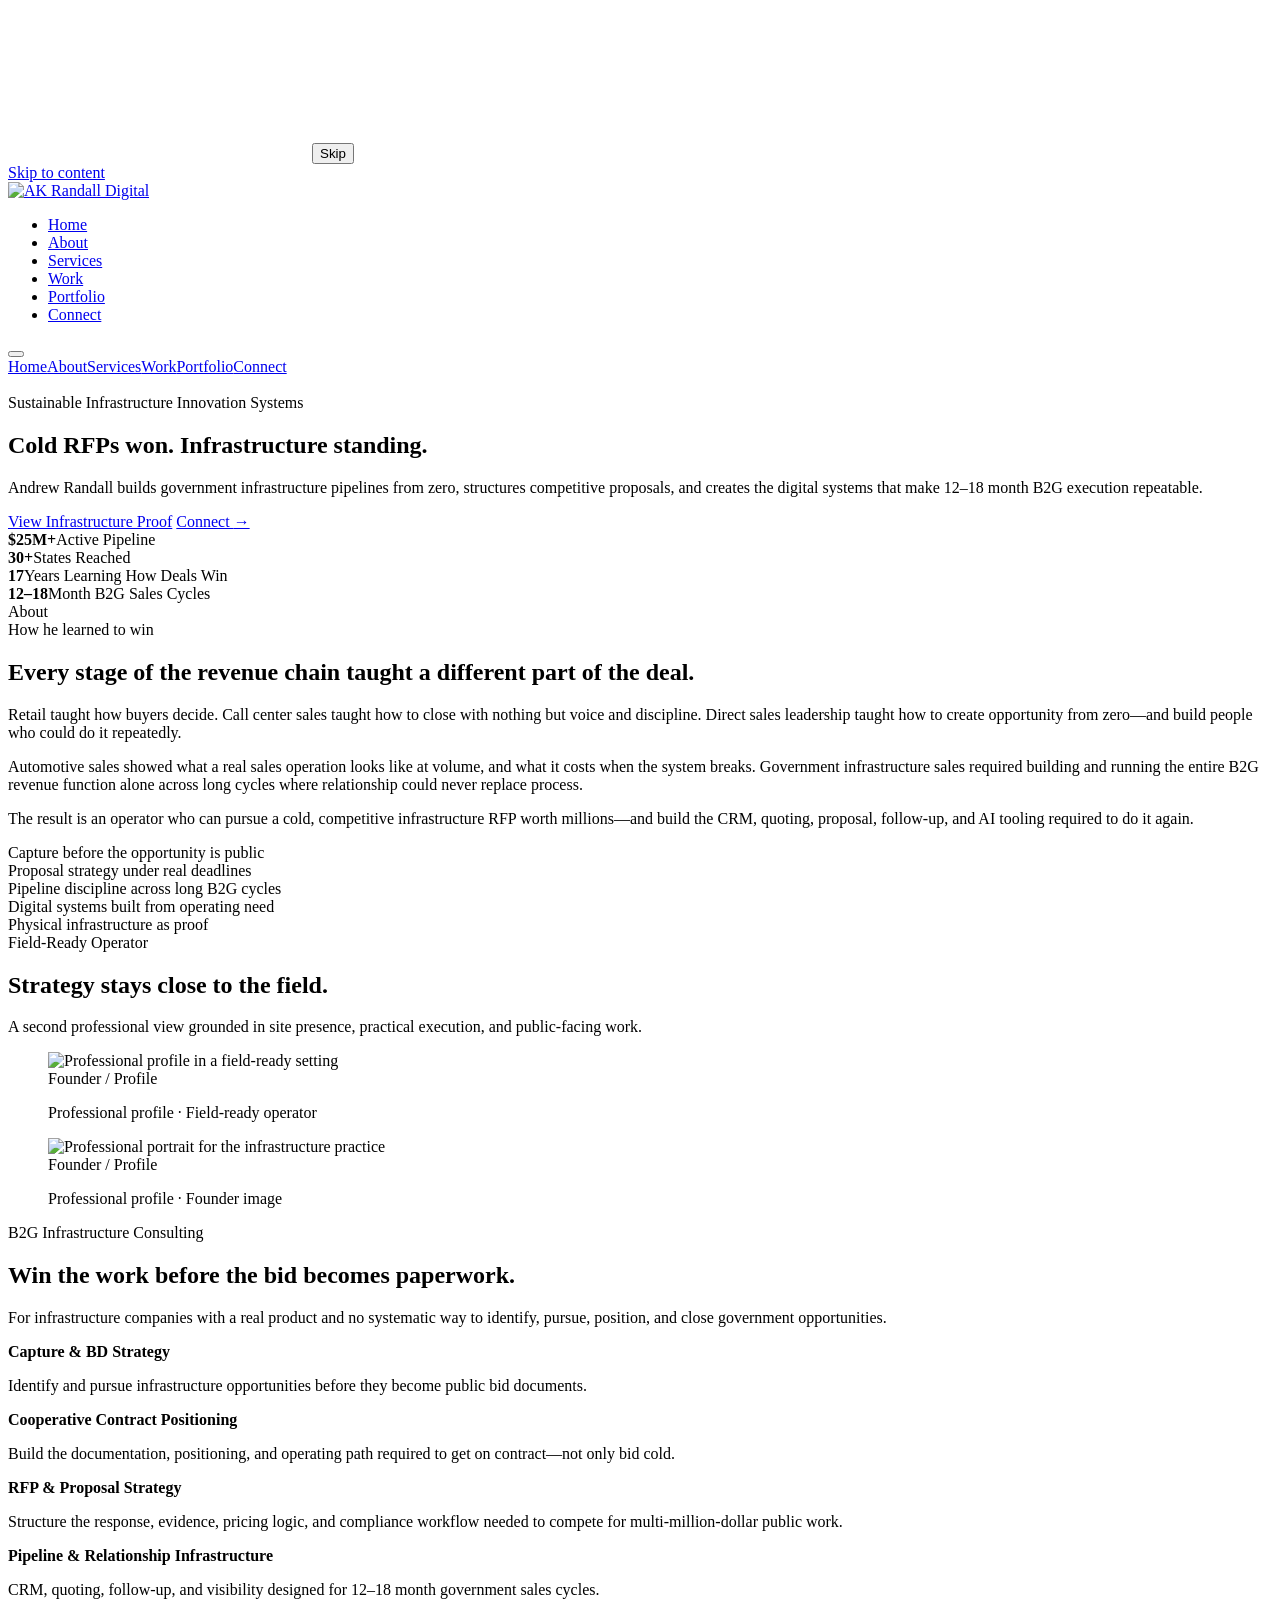
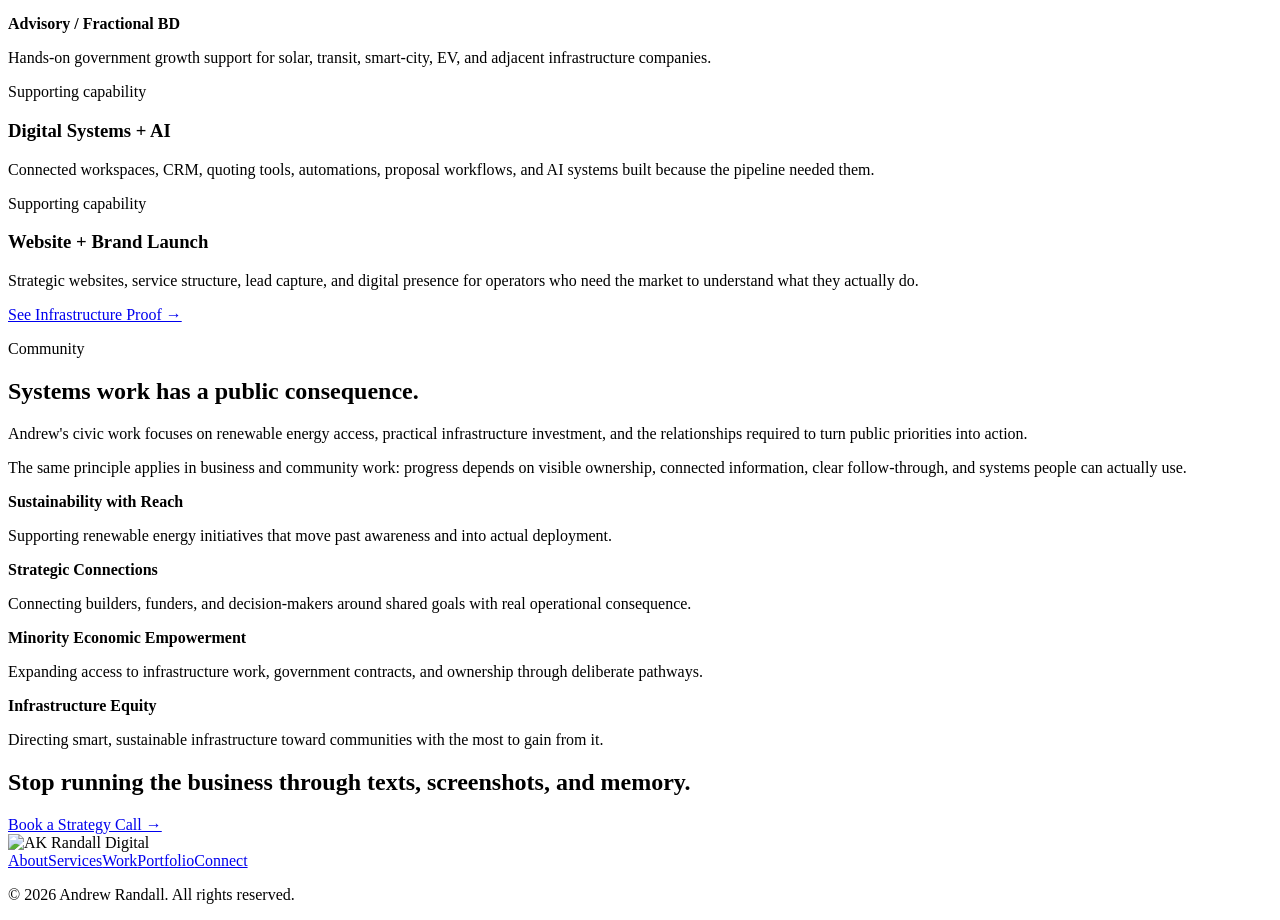
==== index.html @ d50c83d5 "Add files via upload" ====
<!DOCTYPE html>
<html lang="en">
<head>
  <meta charset="UTF-8">
  <meta name="viewport" content="width=device-width, initial-scale=1.0">
  <title>AK Randall Digital | Sustainable Infrastructure Innovation Systems</title>
  <script>
    (() => {
      const key = "akrd_intro_seen";
      const reducedMotion = window.matchMedia("(prefers-reduced-motion: reduce)").matches;
      let introSeen = false;

      try {
        introSeen = localStorage.getItem(key) === "1";
        if (reducedMotion && !introSeen) localStorage.setItem(key, "1");
      } catch (error) {
        console.warn("[intro splash] Storage is unavailable; using the fail-safe first-visit behavior.", error);
      }

      document.documentElement.classList.add(introSeen || reducedMotion ? "skip-intro" : "intro-pending");

      if (!introSeen && !reducedMotion) {
        window.setTimeout(() => {
          document.documentElement.classList.remove("intro-pending");
          document.documentElement.classList.add("skip-intro");
          try {
            localStorage.setItem(key, "1");
          } catch (error) {
            // The page is already released; persistence is optional in this failure path.
          }
        }, 4500);
      }
    })();
  </script>
  <link rel="preconnect" href="https://fonts.googleapis.com">
  <link rel="preconnect" href="https://fonts.gstatic.com" crossorigin>
  <link href="https://fonts.googleapis.com/css2?family=Fraunces:ital,opsz,wght@1,9..144,600&family=IBM+Plex+Mono:wght@400;500;600&family=Inter:wght@400;500;600&family=Syne:wght@600;700;800&display=swap" rel="stylesheet">
  <link rel="icon" type="image/png" href="assets/akrandall_logo_pack_transparent/logo-mark-48.png">
  <link rel="stylesheet" href="assets/css/main.css">
  <script>
    (() => {
      const mobile = window.matchMedia("(max-width: 767px)").matches;
      const reducedMotion = window.matchMedia("(prefers-reduced-motion: reduce)").matches;
      if (mobile || reducedMotion) return;
      const script = document.createElement("script");
      script.src = "https://cdnjs.cloudflare.com/ajax/libs/three.js/0.160.1/three.min.js";
      script.async = true;
      script.onload = () => window.dispatchEvent(new Event("three-ready"));
      script.onerror = () => {
        window.__threeLoadFailed = true;
        console.warn("[hero WebGL] Three.js failed to load; using the static poster fallback.");
      };
      document.head.appendChild(script);
    })();
  </script>
</head>
<body>
  <div id="intro-splash">
    <video autoplay muted playsinline preload="auto" aria-hidden="true"
      data-desktop-webm="assets/akrandall_logo_web_pack/logo-animated-800.webm"
      data-desktop-mp4="assets/akrandall_logo_web_pack/logo-animated-800.mp4"
      data-mobile-webm="assets/akrandall_logo_web_pack/logo-animated-mobile-420.webm"
      data-mobile-mp4="assets/akrandall_logo_web_pack/logo-animated-mobile-420.mp4"></video>
    <button class="intro-skip" type="button">Skip</button>
  </div>
  <noscript><style>#intro-splash { display: none !important; }</style></noscript>
  <a href="#main" class="skip-link">Skip to content</a>
  <nav id="nav" role="navigation" aria-label="Main"><div class="container"><div class="nav-inner"><a href="index.html" class="nav-logo" aria-label="AK Randall Digital home"><img src="assets/akrandall_logo_pack_transparent/logo-header-320x120.png" alt="AK Randall Digital"></a><ul class="nav-links" role="list"><li><a href="index.html" aria-current="page">Home</a></li><li><a href="about.html">About</a></li><li><a href="services.html">Services</a></li><li><a href="work.html">Work</a></li><li><a href="portfolio.html">Portfolio</a></li><li><a href="connect.html">Connect</a></li></ul><button class="nav-hamburger" id="hamburger" aria-label="Open menu" aria-expanded="false"><span></span><span></span><span></span></button></div></div></nav>
  <div class="menu-overlay" id="menuOverlay" aria-hidden="true"><div class="menu-panel"><a href="index.html">Home</a><a href="about.html">About</a><a href="services.html">Services</a><a href="work.html">Work</a><a href="portfolio.html">Portfolio</a><a href="connect.html">Connect</a></div></div>
  <main id="main">
    <section class="hero" id="hero">
      <div class="hero-media hero-webgl" data-hero-webgl data-video-src="assets/media/hero/hero-01-provo-aerial.mp4" data-poster-src="assets/media/hero/hero-still-01-provo-trail.jpg" aria-hidden="true">
        <picture class="hero-fallback-picture">
          <source media="(max-width: 767px)" srcset="assets/media/hero/hero-still-01-provo-trail-sm.jpg">
          <img class="hero-img hero-fallback-image" src="assets/media/hero/hero-still-01-provo-trail.jpg" alt="">
        </picture>
        <div class="hero-canvas-host" data-hero-canvas></div>
      </div>
      <div class="container">
        <div class="hero-content">
          <span class="label hero-load">Sustainable Infrastructure Innovation Systems</span>
          <h1 class="hero-load">Cold RFPs won. Infrastructure standing.</h1>
          <p class="lead hero-load">Andrew Randall builds government infrastructure pipelines from zero, structures competitive proposals, and creates the digital systems that make 12–18 month B2G execution repeatable.</p>
          <div class="hero-cta hero-load">
            <a href="work.html" class="btn-primary">View Infrastructure Proof</a>
            <a href="connect.html" class="btn-text">Connect <span aria-hidden="true">→</span></a>
          </div>
        </div>
      </div>
    </section>

    <section class="proof-bar">
      <div class="container proof-stats">
        <div class="stat" data-reveal><strong>$25M+</strong><span>Active Pipeline</span></div>
        <div class="stat" data-reveal data-delay="70"><strong>30+</strong><span>States Reached</span></div>
        <div class="stat" data-reveal data-delay="140"><strong>17</strong><span>Years Learning How Deals Win</span></div>
        <div class="stat" data-reveal data-delay="210"><strong>12–18</strong><span>Month B2G Sales Cycles</span></div>
      </div>
    </section>

    <section class="page-section">
      <div class="container two-col">
        <div data-reveal>
          <div class="label">About</div>
          <div class="photo-frame" data-slot-label="headshot.jpg · Portrait 3:4">
            <img src="assets/media/Berlin Profile header .jpg" alt="Andrew Randall" loading="lazy" decoding="async" width="300" height="400" onerror="this.parentElement.classList.add('photo-frame--empty'); this.remove()">
          </div>
        </div>
        <div class="about-copy">
          <div class="section-head" data-reveal>
            <span class="label">How he learned to win</span>
            <h2>Every stage of the revenue chain taught a different part of the deal.</h2>
          </div>
          <p data-reveal>Retail taught how buyers decide. Call center sales taught how to close with nothing but voice and discipline. Direct sales leadership taught how to create opportunity from zero—and build people who could do it repeatedly.</p>
          <p data-reveal>Automotive sales showed what a real sales operation looks like at volume, and what it costs when the system breaks. Government infrastructure sales required building and running the entire B2G revenue function alone across long cycles where relationship could never replace process.</p>
          <p data-reveal>The result is an operator who can pursue a cold, competitive infrastructure RFP worth millions—and build the CRM, quoting, proposal, follow-up, and AI tooling required to do it again.</p>
          <div class="values-column" data-reveal>
            <div>Capture before the opportunity is public</div>
            <div>Proposal strategy under real deadlines</div>
            <div>Pipeline discipline across long B2G cycles</div>
            <div>Digital systems built from operating need</div>
            <div>Physical infrastructure as proof</div>
          </div>
        </div>
      </div>
    </section>

    <section class="page-section founder-media-section">
      <div class="container">
        <div class="section-head" data-reveal>
          <span class="label">Field-Ready Operator</span>
          <h2>Strategy stays close to the field.</h2>
          <p>A second professional view grounded in site presence, practical execution, and public-facing work.</p>
        </div>
        <div class="founder-media-strip">
          <figure class="media-card media-card--image" data-reveal>
            <div class="media-card-frame"><img src="assets/media/Berlin Profile header .jpg" alt="Professional profile in a field-ready setting" loading="lazy" decoding="async"></div>
            <figcaption><span class="media-status">Founder / Profile</span><p>Professional profile · Field-ready operator</p></figcaption>
          </figure>
          <figure class="media-card media-card--image" data-reveal data-delay="100">
            <div class="media-card-frame"><img src="assets/media/converted/berlin-profile-header.jpg" alt="Professional portrait for the infrastructure practice" loading="lazy" decoding="async"></div>
            <figcaption><span class="media-status">Founder / Profile</span><p>Professional profile · Founder image</p></figcaption>
          </figure>
        </div>
      </div>
    </section>

    <section class="page-section">
      <div class="container">
        <div class="section-head" data-reveal>
          <span class="label">B2G Infrastructure Consulting</span>
          <h2>Win the work before the bid becomes paperwork.</h2>
          <p>For infrastructure companies with a real product and no systematic way to identify, pursue, position, and close government opportunities.</p>
        </div>
        <div class="discipline-list infrastructure-services">
          <article class="discipline-item discipline-item--lead" data-reveal><strong>Capture &amp; BD Strategy</strong><p>Identify and pursue infrastructure opportunities before they become public bid documents.</p></article>
          <article class="discipline-item" data-reveal data-delay="60"><strong>Cooperative Contract Positioning</strong><p>Build the documentation, positioning, and operating path required to get on contract—not only bid cold.</p></article>
          <article class="discipline-item" data-reveal data-delay="120"><strong>RFP &amp; Proposal Strategy</strong><p>Structure the response, evidence, pricing logic, and compliance workflow needed to compete for multi-million-dollar public work.</p></article>
          <article class="discipline-item" data-reveal data-delay="180"><strong>Pipeline &amp; Relationship Infrastructure</strong><p>CRM, quoting, follow-up, and visibility designed for 12–18 month government sales cycles.</p></article>
          <article class="discipline-item" data-reveal data-delay="240"><strong>Advisory / Fractional BD</strong><p>Hands-on government growth support for solar, transit, smart-city, EV, and adjacent infrastructure companies.</p></article>
        </div>
        <div class="supporting-capabilities" data-reveal>
          <article><span class="label">Supporting capability</span><h3>Digital Systems + AI</h3><p>Connected workspaces, CRM, quoting tools, automations, proposal workflows, and AI systems built because the pipeline needed them.</p></article>
          <article><span class="label">Supporting capability</span><h3>Website + Brand Launch</h3><p>Strategic websites, service structure, lead capture, and digital presence for operators who need the market to understand what they actually do.</p></article>
        </div>
        <p data-reveal class="cta-inline"><a href="work.html" class="btn-outline">See Infrastructure Proof &rarr;</a></p>
      </div>
    </section>

    <section class="page-section">
      <div class="container">
        <div class="section-head" data-reveal>
          <span class="label">Community</span>
          <h2>Systems work has a public consequence.</h2>
        </div>
        <div class="section-stack">
          <p data-reveal>Andrew's civic work focuses on renewable energy access, practical infrastructure investment, and the relationships required to turn public priorities into action.</p>
          <p data-reveal>The same principle applies in business and community work: progress depends on visible ownership, connected information, clear follow-through, and systems people can actually use.</p>
        </div>
        <div class="focus-grid">
          <div data-reveal><strong>Sustainability with Reach</strong><p>Supporting renewable energy initiatives that move past awareness and into actual deployment.</p></div>
          <div data-reveal data-delay="80"><strong>Strategic Connections</strong><p>Connecting builders, funders, and decision-makers around shared goals with real operational consequence.</p></div>
          <div data-reveal data-delay="160"><strong>Minority Economic Empowerment</strong><p>Expanding access to infrastructure work, government contracts, and ownership through deliberate pathways.</p></div>
          <div data-reveal data-delay="240"><strong>Infrastructure Equity</strong><p>Directing smart, sustainable infrastructure toward communities with the most to gain from it.</p></div>
        </div>
      </div>
    </section>

    <section class="closing-cta">
      <div class="container">
        <h2>Stop running the business through texts, screenshots, and memory.</h2>
        <a href="connect.html" class="btn-light">Book a Strategy Call &rarr;</a>
      </div>
    </section>
  </main>
  <footer><div class="container"><div class="footer-inner"><div class="footer-logo"><img src="assets/akrandall_logo_pack_transparent/logo-hero-800.png" alt="AK Randall Digital"></div><nav class="footer-nav" aria-label="Footer navigation"><a href="about.html">About</a><a href="services.html">Services</a><a href="work.html">Work</a><a href="portfolio.html">Portfolio</a><a href="connect.html">Connect</a></nav><p class="footer-copy">&copy; 2026 Andrew Randall. All rights reserved.</p></div></div></footer>
  <script src="assets/js/main.js" defer></script>
</body>
</html>
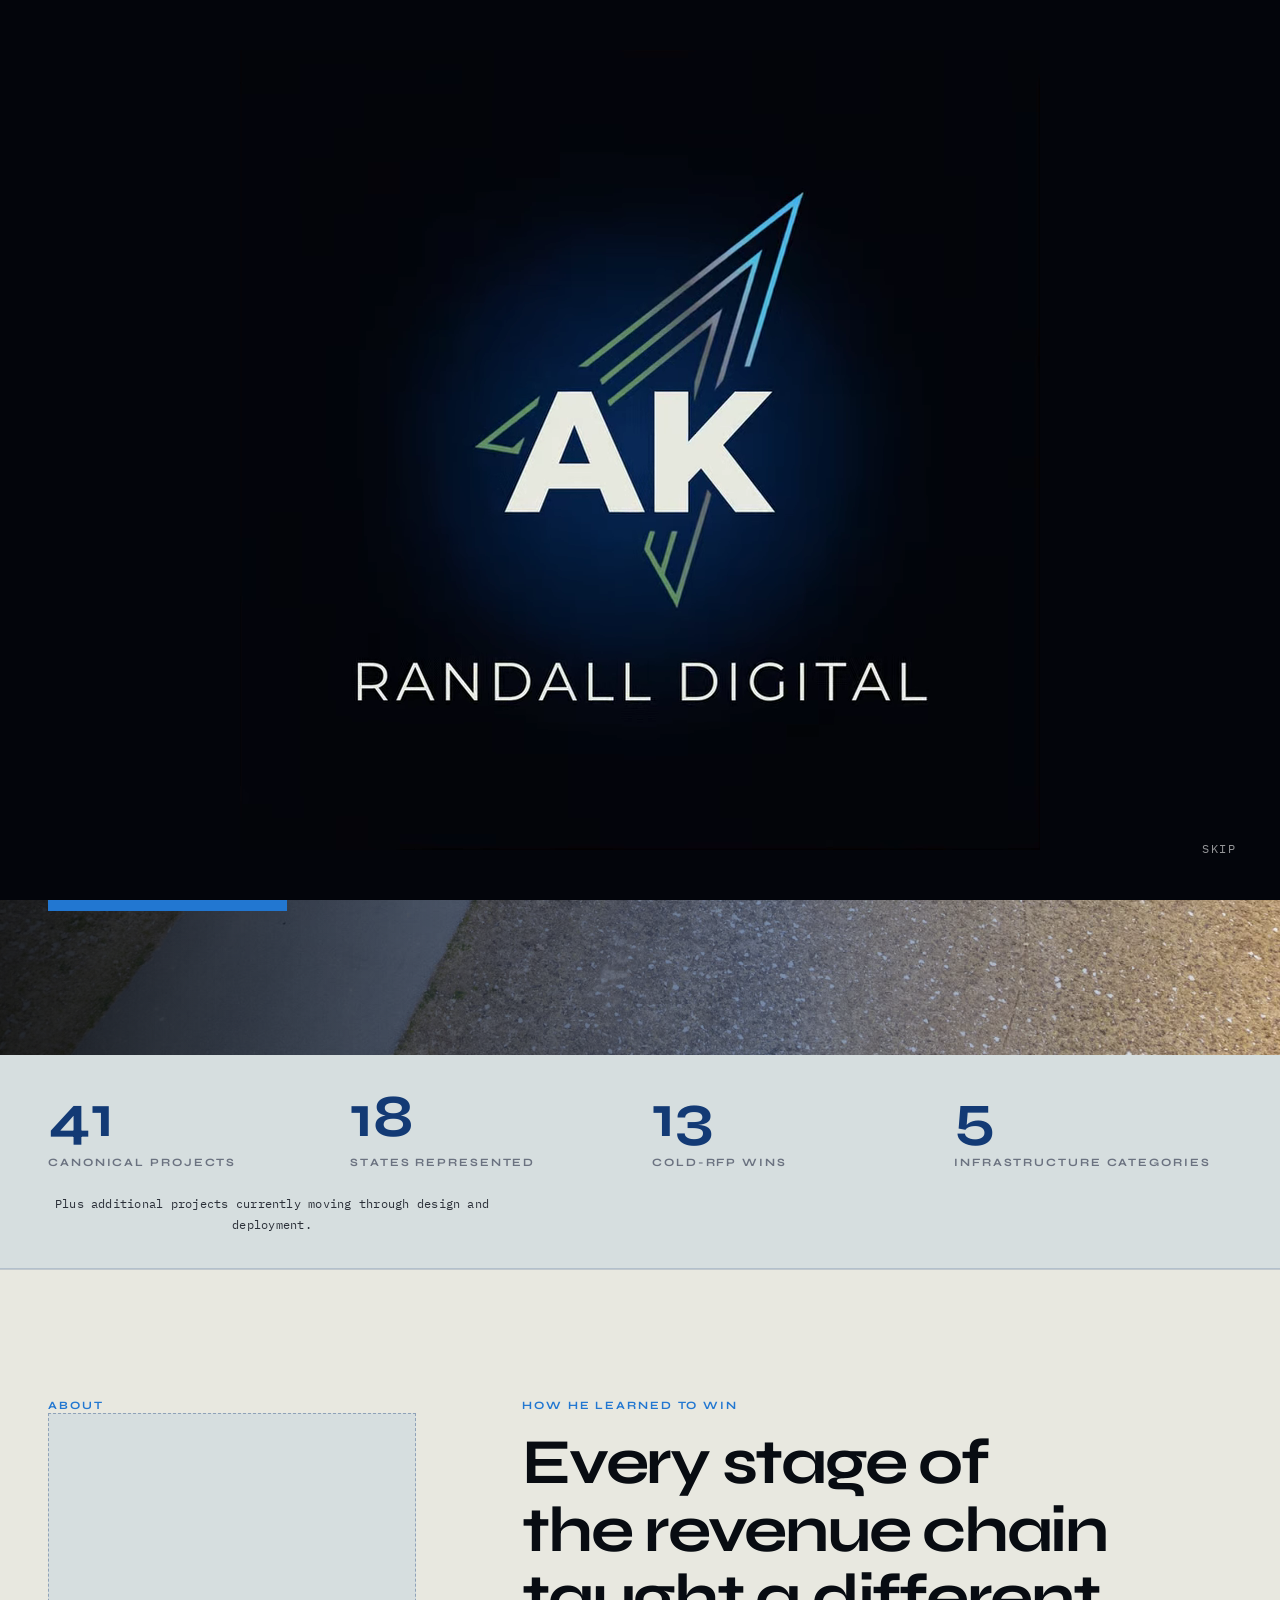
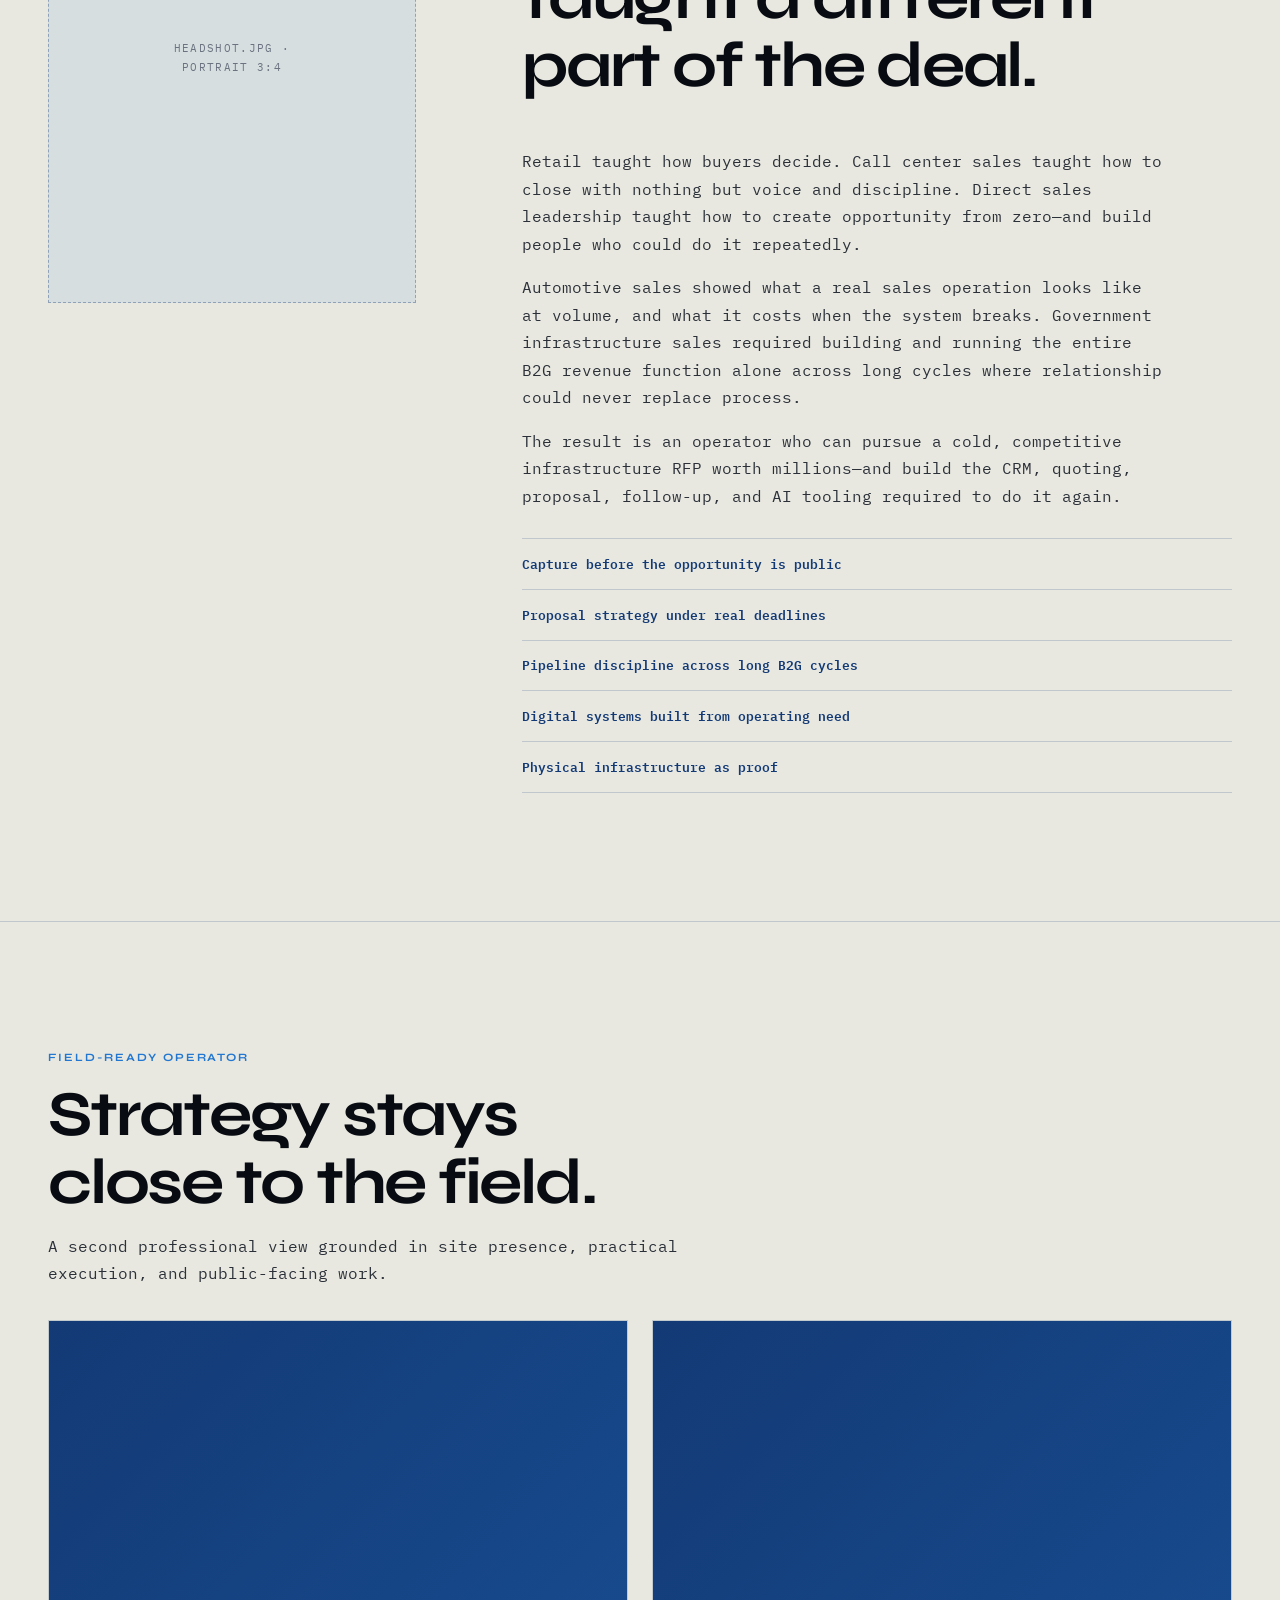
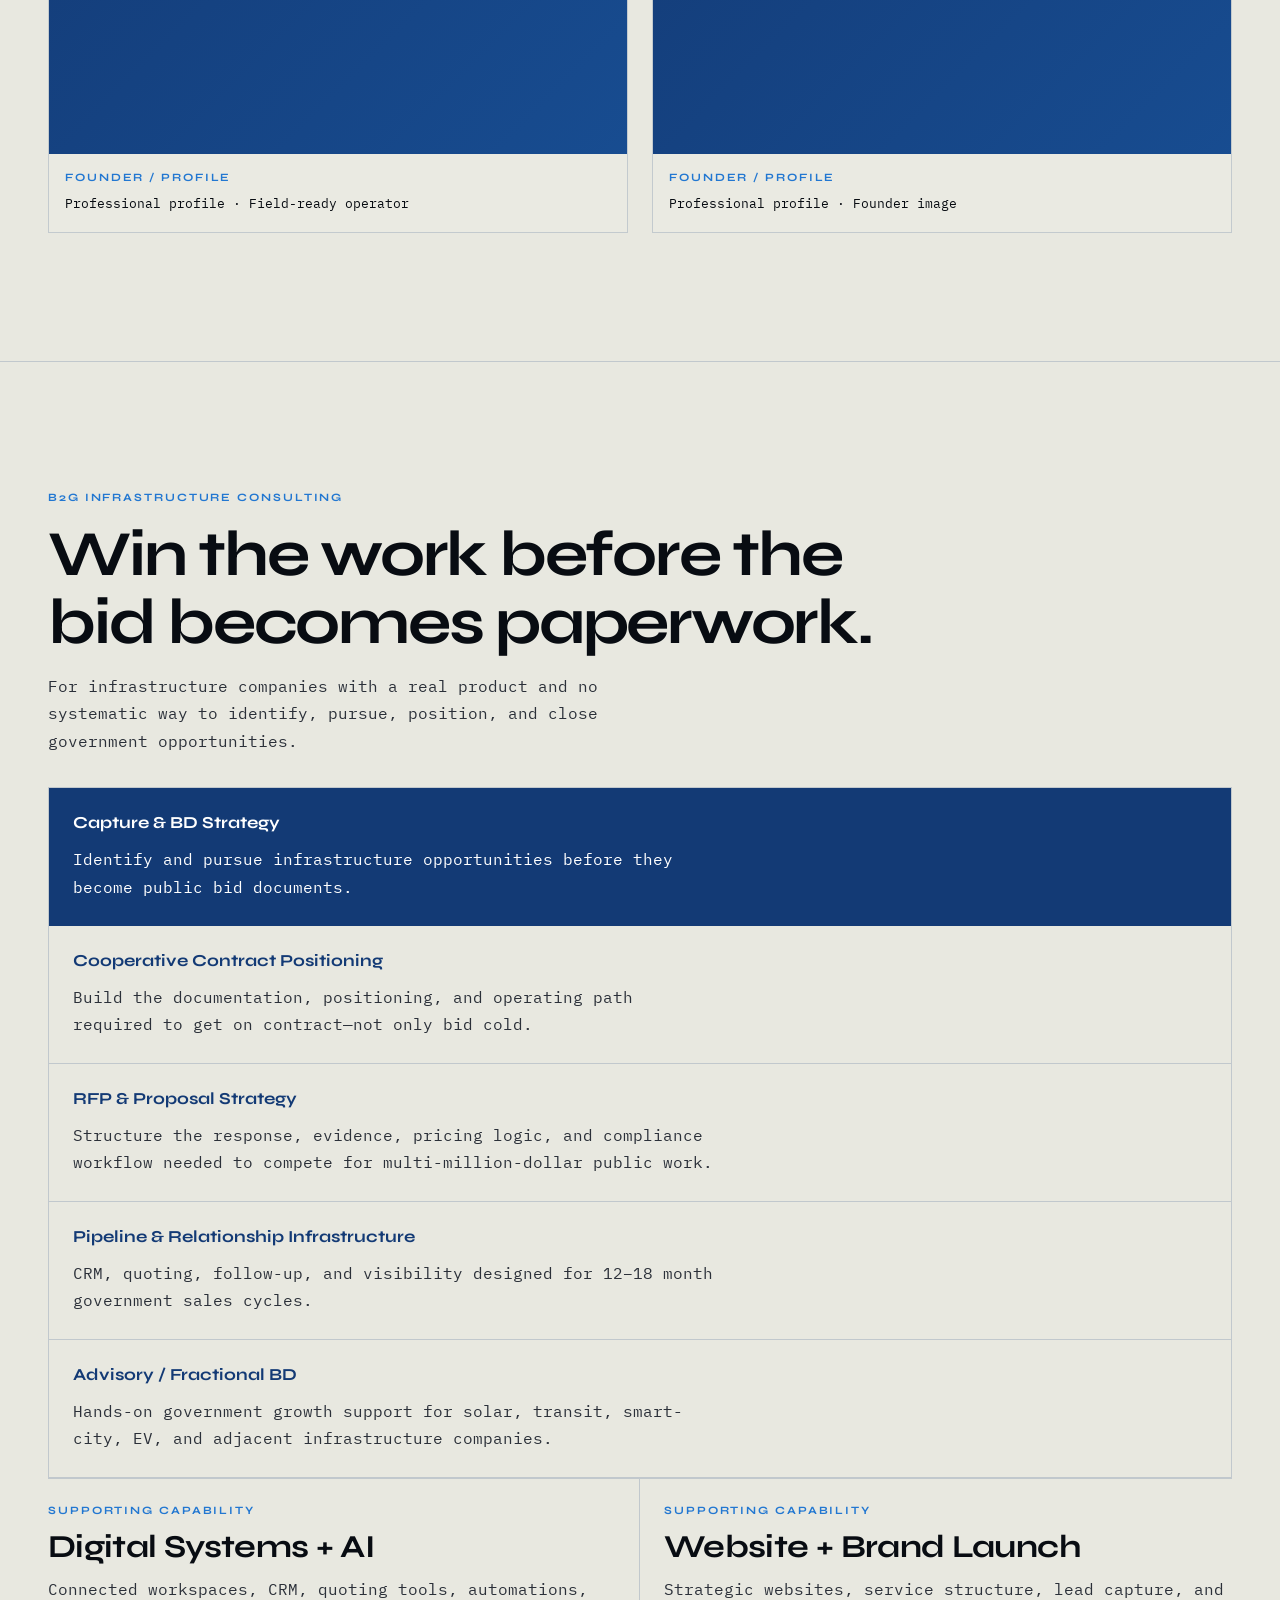
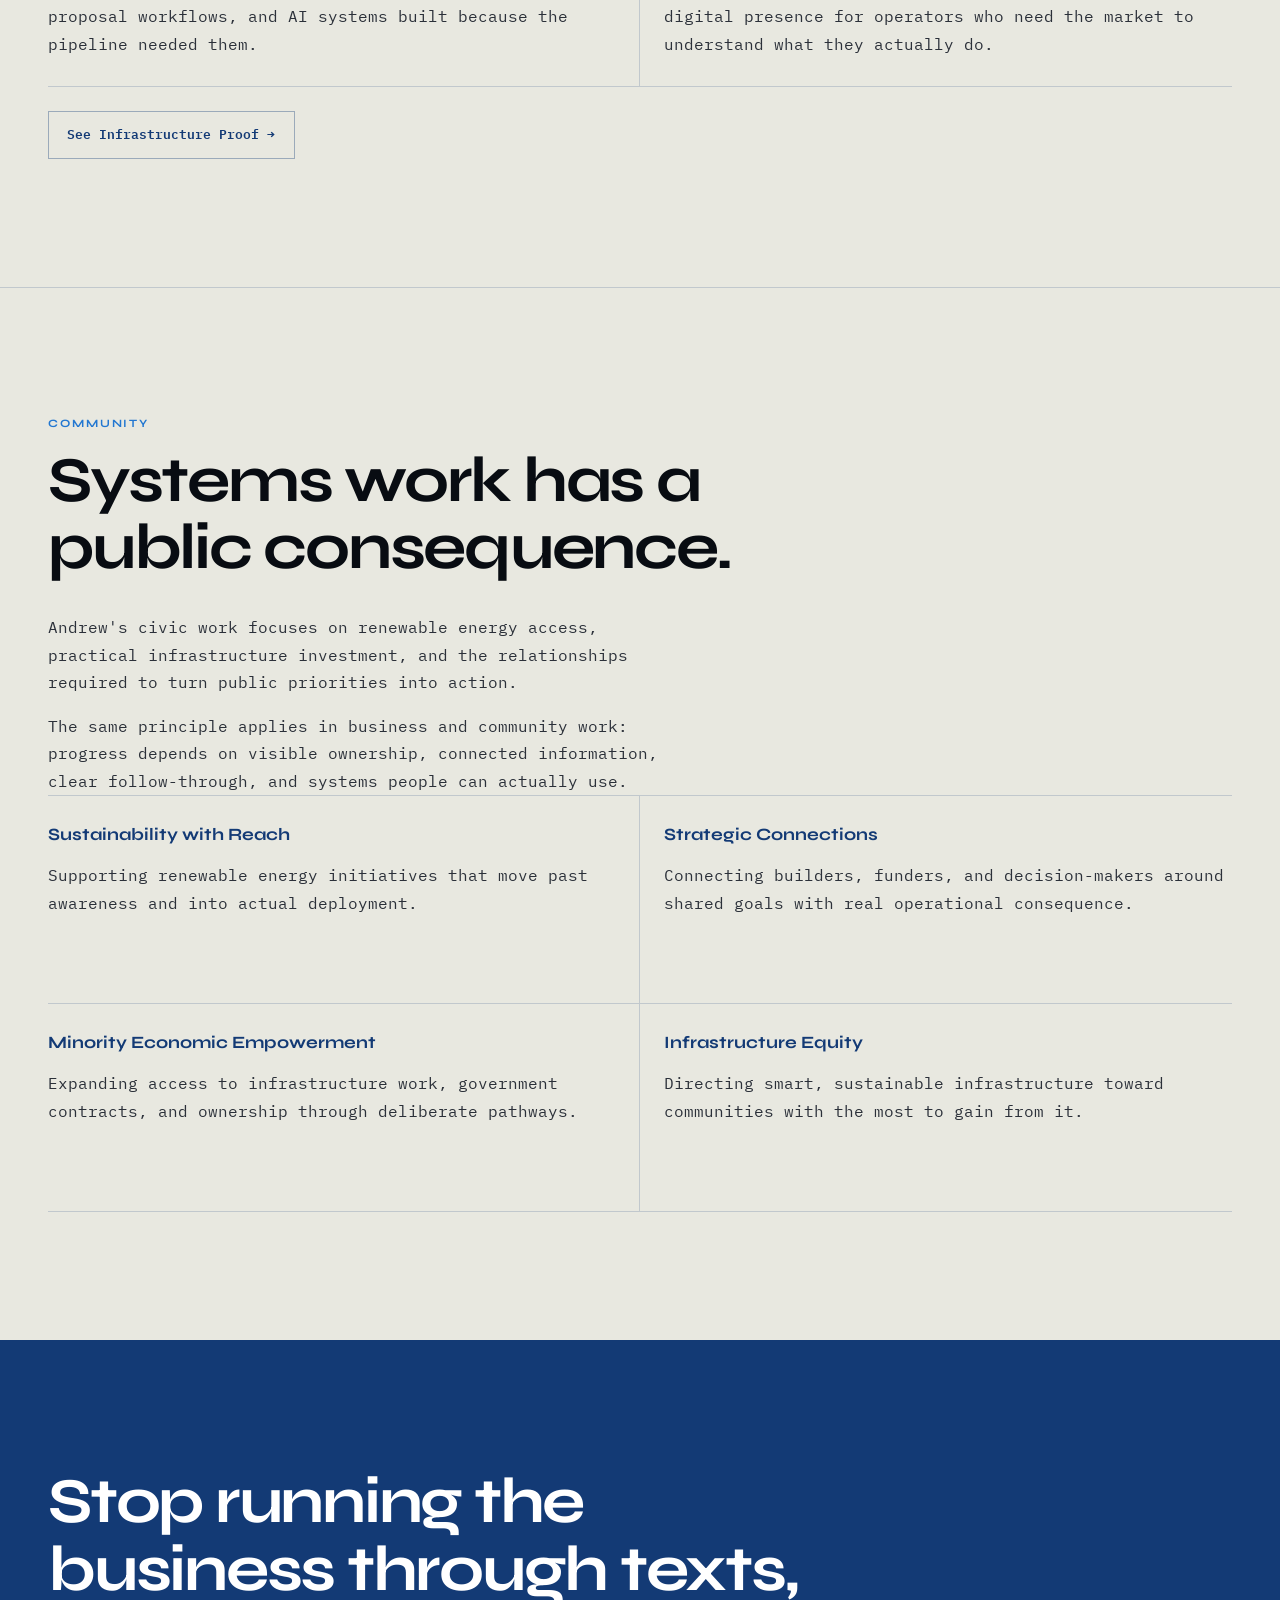
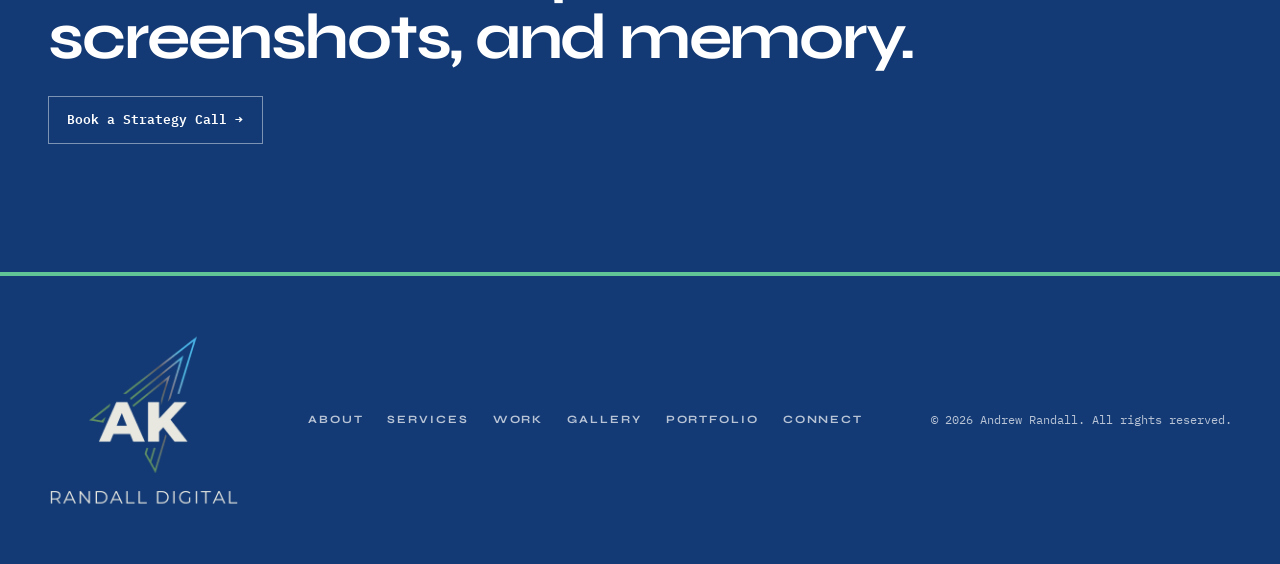
==== commit b2c277ae: "safe full commit" ====
--- a/index.html
+++ b/index.html
@@ -65,8 +65,8 @@
   </div>
   <noscript><style>#intro-splash { display: none !important; }</style></noscript>
   <a href="#main" class="skip-link">Skip to content</a>
-  <nav id="nav" role="navigation" aria-label="Main"><div class="container"><div class="nav-inner"><a href="index.html" class="nav-logo" aria-label="AK Randall Digital home"><img src="assets/akrandall_logo_pack_transparent/logo-header-320x120.png" alt="AK Randall Digital"></a><ul class="nav-links" role="list"><li><a href="index.html" aria-current="page">Home</a></li><li><a href="about.html">About</a></li><li><a href="services.html">Services</a></li><li><a href="work.html">Work</a></li><li><a href="portfolio.html">Portfolio</a></li><li><a href="connect.html">Connect</a></li></ul><button class="nav-hamburger" id="hamburger" aria-label="Open menu" aria-expanded="false"><span></span><span></span><span></span></button></div></div></nav>
-  <div class="menu-overlay" id="menuOverlay" aria-hidden="true"><div class="menu-panel"><a href="index.html">Home</a><a href="about.html">About</a><a href="services.html">Services</a><a href="work.html">Work</a><a href="portfolio.html">Portfolio</a><a href="connect.html">Connect</a></div></div>
+  <nav id="nav" role="navigation" aria-label="Main"><div class="container"><div class="nav-inner"><a href="index.html" class="nav-logo" aria-label="AK Randall Digital home"><img src="assets/akrandall_logo_pack_transparent/logo-header-320x120.png" alt="AK Randall Digital"></a><ul class="nav-links" role="list"><li><a href="index.html" aria-current="page">Home</a></li><li><a href="about.html">About</a></li><li><a href="services.html">Services</a></li><li><a href="work.html">Work</a></li><li><a href="gallery.html">Gallery</a></li><li><a href="portfolio.html">Portfolio</a></li><li><a href="connect.html">Connect</a></li></ul><button class="nav-hamburger" id="hamburger" aria-label="Open menu" aria-expanded="false"><span></span><span></span><span></span></button></div></div></nav>
+  <div class="menu-overlay" id="menuOverlay" aria-hidden="true"><div class="menu-panel"><a href="index.html">Home</a><a href="about.html">About</a><a href="services.html">Services</a><a href="work.html">Work</a><a href="gallery.html">Gallery</a><a href="portfolio.html">Portfolio</a><a href="connect.html">Connect</a></div></div>
   <main id="main">
     <section class="hero" id="hero">
       <div class="hero-media hero-webgl" data-hero-webgl data-video-src="assets/media/hero/hero-01-provo-aerial.mp4" data-poster-src="assets/media/hero/hero-still-01-provo-trail.jpg" aria-hidden="true">
@@ -91,10 +91,11 @@
 
     <section class="proof-bar">
       <div class="container proof-stats">
-        <div class="stat" data-reveal><strong>$25M+</strong><span>Active Pipeline</span></div>
-        <div class="stat" data-reveal data-delay="70"><strong>30+</strong><span>States Reached</span></div>
-        <div class="stat" data-reveal data-delay="140"><strong>17</strong><span>Years Learning How Deals Win</span></div>
-        <div class="stat" data-reveal data-delay="210"><strong>12–18</strong><span>Month B2G Sales Cycles</span></div>
+        <div class="stat" data-reveal><strong>41</strong><span>Canonical Projects</span></div>
+        <div class="stat" data-reveal data-delay="70"><strong>18</strong><span>States Represented</span></div>
+        <div class="stat" data-reveal data-delay="140"><strong>13</strong><span>Cold-RFP Wins</span></div>
+        <div class="stat" data-reveal data-delay="210"><strong>5</strong><span>Infrastructure Categories</span></div>
+        <p class="proof-scope-note">Plus additional projects currently moving through design and deployment.</p>
       </div>
     </section>
 
@@ -193,7 +194,7 @@
       </div>
     </section>
   </main>
-  <footer><div class="container"><div class="footer-inner"><div class="footer-logo"><img src="assets/akrandall_logo_pack_transparent/logo-hero-800.png" alt="AK Randall Digital"></div><nav class="footer-nav" aria-label="Footer navigation"><a href="about.html">About</a><a href="services.html">Services</a><a href="work.html">Work</a><a href="portfolio.html">Portfolio</a><a href="connect.html">Connect</a></nav><p class="footer-copy">&copy; 2026 Andrew Randall. All rights reserved.</p></div></div></footer>
+  <footer><div class="container"><div class="footer-inner"><div class="footer-logo"><img src="assets/akrandall_logo_pack_transparent/logo-hero-800.png" alt="AK Randall Digital"></div><nav class="footer-nav" aria-label="Footer navigation"><a href="about.html">About</a><a href="services.html">Services</a><a href="work.html">Work</a><a href="gallery.html">Gallery</a><a href="portfolio.html">Portfolio</a><a href="connect.html">Connect</a></nav><p class="footer-copy">&copy; 2026 Andrew Randall. All rights reserved.</p></div></div></footer>
   <script src="assets/js/main.js" defer></script>
 </body>
 </html>
--- a/assets/css/main.css
+++ b/assets/css/main.css
@@ -0,0 +1,2037 @@
+:root {
+  --bg-warm-white: #e8e8e0;
+  --navy: #133a75;
+  --cyan: #2277d1;
+  --sage: #5fc597;
+  --ink: #080c12;
+  --mid-gray: #6b7280;
+  --font-display: "Syne", sans-serif;
+  --font-body: "IBM Plex Mono", monospace;
+  --font-editorial: "Fraunces", serif;
+  --space-1: 0.25rem;
+  --space-2: 0.5rem;
+  --space-3: 0.75rem;
+  --space-4: 1rem;
+  --space-5: 1.5rem;
+  --space-6: 2rem;
+  --space-7: 3rem;
+  --space-8: 4rem;
+  --space-9: 6rem;
+  --space-10: 8rem;
+  --container-max: 75rem;
+  --nav-height: 4.75rem;
+  --line: color-mix(in srgb, var(--navy) 18%, transparent);
+  --line-strong: color-mix(in srgb, var(--navy) 36%, transparent);
+  --surface: color-mix(in srgb, var(--bg-warm-white) 92%, white);
+  --surface-blue: color-mix(in srgb, var(--bg-warm-white) 91%, var(--cyan));
+  --soft-text: color-mix(in srgb, var(--ink) 65%, var(--mid-gray));
+  --shadow: 0 1.5rem 4rem color-mix(in srgb, var(--navy) 10%, transparent);
+}
+
+*,
+*::before,
+*::after {
+  box-sizing: border-box;
+}
+
+html {
+  scroll-behavior: smooth;
+  text-size-adjust: 100%;
+}
+
+body {
+  min-width: 20rem;
+  margin: 0;
+  overflow-x: hidden;
+  background: var(--bg-warm-white);
+  color: var(--ink);
+  font: 400 1rem/1.72 var(--font-body);
+  text-rendering: optimizeLegibility;
+}
+
+body.menu-open {
+  overflow: hidden;
+}
+
+#intro-splash {
+  position: fixed;
+  inset: 0;
+  z-index: 10000;
+  display: none;
+  min-width: 20rem;
+  min-height: 100svh;
+  place-items: center;
+  overflow: hidden;
+  background: #03050b;
+  opacity: 1;
+  transition: opacity 400ms ease;
+}
+
+html.intro-pending #intro-splash {
+  display: grid;
+}
+
+html.skip-intro #intro-splash,
+#intro-splash[hidden] {
+  display: none;
+}
+
+#intro-splash.is-hiding {
+  opacity: 0;
+  pointer-events: none;
+}
+
+#intro-splash video {
+  width: min(100vmin, 50rem);
+  height: min(100vmin, 50rem);
+  object-fit: contain;
+  background: #03050b;
+}
+
+.intro-skip {
+  position: absolute;
+  right: clamp(1rem, 3vw, 2rem);
+  bottom: clamp(1rem, 3vw, 2rem);
+  padding: 0.55rem 0.75rem;
+  border: 0;
+  background: transparent;
+  color: rgb(255 255 255 / 58%);
+  font-size: 0.75rem;
+  letter-spacing: 0.12em;
+  text-transform: uppercase;
+  transition: color 160ms ease;
+}
+
+.intro-skip:hover,
+.intro-skip:focus-visible {
+  color: white;
+}
+
+main,
+footer {
+  position: relative;
+  z-index: 1;
+}
+
+img,
+video {
+  display: block;
+  max-width: 100%;
+}
+
+figure,
+blockquote,
+h1,
+h2,
+h3,
+h4,
+h5,
+h6,
+p,
+ul {
+  margin-top: 0;
+}
+
+a {
+  color: inherit;
+  text-decoration: none;
+}
+
+button,
+input,
+select,
+textarea {
+  color: inherit;
+  font: inherit;
+}
+
+button {
+  cursor: pointer;
+}
+
+::selection {
+  background: var(--sage);
+  color: var(--ink);
+}
+
+a:focus-visible,
+button:focus-visible,
+input:focus-visible,
+select:focus-visible,
+textarea:focus-visible,
+[tabindex]:focus-visible {
+  outline: 0.1875rem solid var(--cyan);
+  outline-offset: 0.25rem;
+}
+
+.skip-link {
+  position: fixed;
+  top: 0.75rem;
+  left: 0.75rem;
+  z-index: 1000;
+  padding: 0.7rem 1rem;
+  transform: translateY(-180%);
+  background: var(--cyan);
+  color: white;
+  font-weight: 600;
+  transition: transform 160ms ease;
+}
+
+.skip-link:focus {
+  transform: translateY(0);
+}
+
+.container {
+  width: min(calc(100% - 2rem), var(--container-max));
+  margin-inline: auto;
+}
+
+h1,
+h2,
+h3,
+h4,
+h5,
+h6 {
+  margin-bottom: 0;
+  color: var(--ink);
+  font-family: var(--font-display);
+  font-weight: 700;
+  line-height: 1.06;
+  text-wrap: balance;
+}
+
+h1 {
+  max-width: 16ch;
+  font-size: clamp(2.8rem, 8vw, 6.7rem);
+  font-weight: 800;
+  letter-spacing: -0.055em;
+}
+
+h2 {
+  max-width: 20ch;
+  font-size: clamp(2rem, 5vw, 4rem);
+  letter-spacing: -0.035em;
+}
+
+h3 {
+  font-size: clamp(1.3rem, 2.5vw, 2rem);
+  letter-spacing: -0.02em;
+}
+
+h4 { font-size: 1.2rem; }
+h5 { font-size: 1rem; }
+h6 { font-size: 0.875rem; }
+
+p {
+  max-width: 64ch;
+  margin-bottom: 0;
+  color: var(--soft-text);
+}
+
+.lead,
+blockquote {
+  max-width: 59ch;
+  color: color-mix(in srgb, var(--ink) 76%, var(--mid-gray));
+  font: italic 600 clamp(1.1rem, 2.1vw, 1.5rem)/1.55 var(--font-editorial);
+}
+
+.label,
+.label-light,
+.media-status,
+.f-label,
+.nav-links a,
+.footer-nav a,
+.stat span {
+  font-family: var(--font-display);
+  font-size: 0.7rem;
+  font-weight: 700;
+  letter-spacing: 0.17em;
+  line-height: 1.35;
+  text-transform: uppercase;
+}
+
+.label,
+.media-status {
+  color: var(--cyan);
+}
+
+.label-light {
+  color: var(--sage);
+}
+
+.note {
+  color: var(--mid-gray);
+  font-size: 0.84rem;
+}
+
+.section-head,
+.section-stack,
+.about-copy,
+.connect-copy {
+  display: grid;
+  gap: var(--space-4);
+}
+
+.section-head {
+  margin-bottom: var(--space-6);
+}
+
+.page-section {
+  padding-block: clamp(4.5rem, 10vw, 8rem);
+  border-top: 0.0625rem solid var(--line);
+}
+
+.page-hero {
+  padding: clamp(9rem, 17vw, 13rem) 0 clamp(4.5rem, 10vw, 8rem);
+  border-bottom: 0.0625rem solid var(--line);
+}
+
+.page-hero .container {
+  display: grid;
+  gap: var(--space-5);
+}
+
+.page-hero h1 {
+  max-width: 14ch;
+}
+
+.two-col,
+.connect-grid {
+  display: grid;
+  gap: var(--space-7);
+}
+
+.focus-grid,
+.supporting-capabilities {
+  display: grid;
+  border-top: 0.0625rem solid var(--line);
+}
+
+.focus-grid > div,
+.supporting-capabilities article {
+  display: grid;
+  align-content: start;
+  gap: var(--space-3);
+  min-height: 13rem;
+  padding: var(--space-5) 0;
+  border-bottom: 0.0625rem solid var(--line);
+}
+
+.focus-grid strong {
+  color: var(--navy);
+  font-family: var(--font-display);
+  font-size: 1.08rem;
+}
+
+.values-column {
+  display: grid;
+  margin-top: var(--space-3);
+  border-top: 0.0625rem solid var(--line);
+}
+
+.values-column > div {
+  padding: 0.85rem 0;
+  border-bottom: 0.0625rem solid var(--line);
+  color: var(--navy);
+  font-size: 0.82rem;
+  font-weight: 600;
+}
+
+.btn-primary,
+.btn-outline,
+.btn-text,
+.btn-light {
+  display: inline-flex;
+  align-items: center;
+  justify-content: center;
+  min-height: 3rem;
+  padding: 0.8rem 1.15rem;
+  border: 0.0625rem solid transparent;
+  background: transparent;
+  font-size: 0.82rem;
+  font-weight: 600;
+  line-height: 1.2;
+  transition: color 180ms ease, background 180ms ease, border-color 180ms ease, transform 180ms ease;
+}
+
+.btn-primary {
+  border-color: var(--cyan);
+  background: var(--cyan);
+  color: white;
+}
+
+.btn-primary:hover {
+  border-color: var(--navy);
+  background: var(--navy);
+  transform: translateY(-0.125rem);
+}
+
+.btn-outline {
+  border-color: var(--line-strong);
+  color: var(--navy);
+}
+
+.btn-outline:hover {
+  border-color: var(--cyan);
+  background: var(--cyan);
+  color: white;
+}
+
+.btn-text {
+  min-height: auto;
+  padding-inline: 0;
+  color: var(--cyan);
+}
+
+.btn-text:hover {
+  color: var(--sage);
+}
+
+.btn-light {
+  border-color: color-mix(in srgb, white 45%, transparent);
+  color: white;
+}
+
+.btn-light:hover {
+  border-color: var(--sage);
+  background: var(--sage);
+  color: var(--ink);
+}
+
+.cta-inline {
+  margin-top: var(--space-5);
+}
+
+#nav {
+  position: fixed;
+  inset: 0 0 auto;
+  z-index: 100;
+  height: var(--nav-height);
+  border-bottom: 0.0625rem solid transparent;
+  background: color-mix(in srgb, var(--bg-warm-white) 90%, transparent);
+  backdrop-filter: blur(1rem);
+  transition: border-color 180ms ease, background 180ms ease;
+}
+
+#nav.scrolled {
+  border-bottom-color: var(--line);
+  background: color-mix(in srgb, var(--bg-warm-white) 97%, transparent);
+}
+
+.nav-inner {
+  display: flex;
+  min-height: var(--nav-height);
+  align-items: center;
+  justify-content: space-between;
+  gap: var(--space-5);
+}
+
+.nav-logo,
+.footer-logo {
+  display: inline-flex;
+  align-items: center;
+}
+
+.nav-logo img {
+  width: clamp(7rem, 13vw, 9rem);
+  height: auto;
+}
+
+.nav-links {
+  display: none;
+  align-items: center;
+  gap: clamp(1.2rem, 3vw, 2.5rem);
+  margin: 0;
+  padding: 0;
+  list-style: none;
+}
+
+.nav-links a,
+.footer-nav a {
+  color: var(--soft-text);
+  transition: color 160ms ease;
+}
+
+.nav-links a:hover,
+.footer-nav a:hover,
+.nav-links a[aria-current="page"] {
+  color: var(--cyan);
+}
+
+.nav-links a[aria-current="page"] {
+  position: relative;
+}
+
+.nav-links a[aria-current="page"]::after {
+  content: "";
+  position: absolute;
+  right: 0;
+  bottom: -0.65rem;
+  left: 0;
+  height: 0.125rem;
+  background: var(--cyan);
+}
+
+.nav-hamburger {
+  position: relative;
+  z-index: 101;
+  display: grid;
+  width: 2.75rem;
+  height: 2.75rem;
+  padding: 0;
+  place-content: center;
+  gap: 0.32rem;
+  border: 0;
+  background: transparent;
+}
+
+.nav-hamburger span {
+  width: 1.4rem;
+  height: 0.125rem;
+  background: var(--ink);
+  transform-origin: center;
+  transition: transform 180ms ease, opacity 180ms ease;
+}
+
+.nav-hamburger.is-open span:nth-child(1),
+.nav-hamburger.active span:nth-child(1) {
+  transform: translateY(0.45rem) rotate(45deg);
+}
+
+.nav-hamburger.is-open span:nth-child(2),
+.nav-hamburger.active span:nth-child(2) {
+  opacity: 0;
+}
+
+.nav-hamburger.is-open span:nth-child(3),
+.nav-hamburger.active span:nth-child(3) {
+  transform: translateY(-0.45rem) rotate(-45deg);
+}
+
+.menu-overlay {
+  position: fixed;
+  inset: 0;
+  z-index: 90;
+  visibility: hidden;
+  background: color-mix(in srgb, var(--ink) 52%, transparent);
+  opacity: 0;
+  transition: visibility 240ms ease, opacity 240ms ease;
+}
+
+.menu-overlay.is-active,
+.menu-overlay.open,
+.menu-overlay.active {
+  visibility: visible;
+  opacity: 1;
+}
+
+.menu-panel {
+  display: grid;
+  width: min(88vw, 28rem);
+  min-height: 100%;
+  margin-left: auto;
+  padding: calc(var(--nav-height) + 3rem) 2rem 3rem;
+  align-content: center;
+  gap: var(--space-5);
+  background: var(--bg-warm-white);
+  box-shadow: -1rem 0 3rem color-mix(in srgb, var(--ink) 20%, transparent);
+  transform: translateX(100%);
+  transition: transform 300ms cubic-bezier(0.22, 1, 0.36, 1);
+}
+
+.menu-overlay.is-active .menu-panel,
+.menu-overlay.open .menu-panel,
+.menu-overlay.active .menu-panel {
+  transform: translateX(0);
+}
+
+.menu-panel a {
+  color: var(--navy);
+  font: 700 clamp(1.8rem, 8vw, 3.25rem)/1 var(--font-display);
+}
+
+.menu-panel a:hover {
+  color: var(--cyan);
+}
+
+.pipeline-progress {
+  position: fixed;
+  top: calc(var(--nav-height) + 1rem);
+  bottom: 1rem;
+  left: max(0.5rem, calc((100vw - var(--container-max)) / 2 - 2rem));
+  z-index: 70;
+  width: 0.25rem;
+  overflow: hidden;
+  border-radius: 999px;
+  background: color-mix(in srgb, var(--navy) 17%, transparent);
+  pointer-events: none;
+}
+
+.pipeline-progress__fill {
+  width: 100%;
+  height: 100%;
+  background: linear-gradient(to bottom, var(--navy), var(--cyan) 55%, var(--sage));
+  transform: scaleY(var(--pipeline-progress, 0));
+  transform-origin: top;
+  will-change: transform;
+}
+
+.hero {
+  position: relative;
+  display: grid;
+  min-height: max(42rem, 100svh);
+  padding: clamp(10rem, 18vw, 15rem) 0 clamp(5rem, 12vw, 9rem);
+  align-items: end;
+  overflow: hidden;
+  background: var(--navy);
+}
+
+.hero-media,
+.hero-media::after,
+.hero-fallback-picture,
+.hero-img,
+.hero-canvas-host,
+.hero-canvas-host canvas {
+  position: absolute;
+  inset: 0;
+  width: 100%;
+  height: 100%;
+}
+
+.hero-media {
+  background: linear-gradient(135deg, var(--navy), color-mix(in srgb, var(--navy) 72%, var(--cyan)));
+}
+
+.hero-fallback-picture {
+  z-index: 0;
+  overflow: hidden;
+}
+
+.hero-img {
+  object-fit: cover;
+  opacity: 1;
+  transform: translate3d(0, var(--hero-mobile-shift, 0), 0) scale(1.035);
+  transition: opacity 400ms ease;
+  will-change: transform;
+}
+
+.hero-canvas-host {
+  z-index: 1;
+  opacity: 0;
+  transition: opacity 500ms ease;
+}
+
+.hero-canvas-host canvas {
+  display: block;
+  outline: none;
+}
+
+.hero.is-webgl-ready .hero-canvas-host {
+  opacity: 1;
+}
+
+.hero.is-webgl-ready .hero-fallback-picture {
+  opacity: 0;
+}
+
+.hero-media::after {
+  content: "";
+  z-index: 2;
+  background: linear-gradient(90deg, color-mix(in srgb, var(--ink) 90%, transparent), color-mix(in srgb, var(--navy) 55%, transparent) 60%, transparent);
+  pointer-events: none;
+}
+
+.hero .container {
+  position: relative;
+  z-index: 3;
+}
+
+.hero-content {
+  display: grid;
+  max-width: 58rem;
+  gap: var(--space-5);
+}
+
+.hero h1,
+.hero .lead,
+.hero .label,
+.hero .btn-text {
+  color: white;
+}
+
+.hero .lead {
+  color: color-mix(in srgb, white 82%, transparent);
+}
+
+.hero-cta {
+  display: flex;
+  flex-wrap: wrap;
+  align-items: center;
+  gap: var(--space-4);
+}
+
+.hero-load {
+  animation: hero-enter 700ms cubic-bezier(0.22, 1, 0.36, 1) both;
+}
+
+.hero h1.hero-load { animation-delay: 100ms; }
+.hero .lead.hero-load { animation-delay: 190ms; }
+.hero .hero-cta.hero-load { animation-delay: 280ms; }
+
+@keyframes hero-enter {
+  from {
+    opacity: 0;
+    transform: translateY(1rem);
+  }
+}
+
+.proof-bar,
+.stats-row {
+  padding-block: var(--space-6);
+  border-bottom: 0.0625rem solid var(--line);
+  background: var(--surface-blue);
+}
+
+.proof-stats,
+.stats-grid {
+  display: grid;
+  grid-template-columns: repeat(2, minmax(0, 1fr));
+  gap: var(--space-5);
+}
+
+.proof-scope-note {
+  grid-column: 1 / -1;
+  margin: 0;
+  color: var(--soft-text);
+  font-family: var(--font-body);
+  font-size: .75rem;
+  letter-spacing: .02em;
+  text-align: center;
+}
+
+.stat {
+  display: grid;
+  gap: var(--space-2);
+}
+
+.stat strong {
+  color: var(--navy);
+  font: 700 clamp(2rem, 6vw, 3.75rem)/1 var(--font-display);
+}
+
+.stat span {
+  color: var(--mid-gray);
+}
+
+.photo-frame {
+  position: relative;
+  width: min(100%, 23rem);
+  overflow: hidden;
+  aspect-ratio: 3 / 4;
+  border: 0.0625rem solid var(--line);
+  background: var(--surface-blue);
+}
+
+.photo-frame img {
+  width: 100%;
+  height: 100%;
+  object-fit: cover;
+}
+
+.photo-frame--empty,
+.proof-photo--empty,
+.community-photo--empty,
+.video-frame--empty {
+  display: grid;
+  min-height: 15rem;
+  place-items: center;
+  border: 0.0625rem dashed var(--line-strong);
+  background: var(--surface-blue);
+}
+
+.photo-frame--empty::after,
+.proof-photo--empty::after,
+.community-photo--empty::after,
+.video-frame--empty::after {
+  content: attr(data-slot-label);
+  max-width: 28ch;
+  padding: var(--space-5);
+  color: var(--mid-gray);
+  font-size: 0.7rem;
+  letter-spacing: 0.12em;
+  text-align: center;
+  text-transform: uppercase;
+}
+
+.discipline-list,
+.systems-list,
+.onsite-list {
+  display: grid;
+  border-top: 0.0625rem solid var(--line);
+}
+
+.discipline-item,
+.system-row,
+.onsite-row {
+  display: grid;
+  gap: var(--space-3);
+  padding: var(--space-5) 0;
+  border-bottom: 0.0625rem solid var(--line);
+}
+
+.discipline-item strong,
+.system-title,
+.onsite-title {
+  color: var(--navy);
+  font: 700 1.05rem/1.3 var(--font-display);
+}
+
+.discipline-item--lead {
+  padding-inline: var(--space-5);
+  background: var(--navy);
+}
+
+.discipline-item--lead strong,
+.discipline-item--lead p {
+  color: white;
+}
+
+.infrastructure-services {
+  border-inline: 0.0625rem solid var(--line);
+}
+
+.infrastructure-services .discipline-item:not(.discipline-item--lead) {
+  padding-inline: var(--space-5);
+}
+
+.system-row {
+  grid-template-columns: 3rem minmax(0, 1fr);
+}
+
+.system-number {
+  color: var(--cyan);
+  font: 700 1.4rem/1 var(--font-display);
+}
+
+.system-feature.compare-pair {
+  display: grid;
+  overflow: hidden;
+  border: 0.0625rem solid var(--line);
+}
+
+.system-panel-dark,
+.system-panel-light {
+  min-height: 22rem;
+  padding: clamp(2rem, 6vw, 4rem);
+}
+
+.system-panel-dark {
+  position: relative;
+  display: grid;
+  align-content: end;
+  overflow: hidden;
+  background: var(--navy);
+}
+
+.system-panel-dark::after {
+  content: "";
+  position: absolute;
+  inset: 0;
+  z-index: 1;
+  background: linear-gradient(to top, color-mix(in srgb, var(--ink) 90%, transparent), color-mix(in srgb, var(--navy) 28%, transparent));
+}
+
+.system-panel-image {
+  position: absolute;
+  inset: 0;
+  width: 100%;
+  height: 100%;
+  object-fit: cover;
+  opacity: 0;
+  transition: opacity 250ms ease;
+}
+
+.system-panel-dark--has-image .system-panel-image {
+  opacity: 1;
+}
+
+.system-panel-content {
+  position: relative;
+  z-index: 2;
+  display: grid;
+  gap: var(--space-4);
+}
+
+.system-title-display {
+  max-width: 10ch;
+  color: white;
+  font-size: clamp(2.3rem, 6vw, 4.8rem);
+}
+
+.system-panel-light {
+  display: grid;
+  align-content: center;
+  gap: var(--space-4);
+  background: var(--surface-blue);
+}
+
+.compare-panel {
+  transition: opacity 200ms ease, transform 200ms ease;
+}
+
+.compare-pair.is-comparing .compare-panel {
+  opacity: 0.55;
+}
+
+.compare-pair.is-comparing .compare-panel.is-active {
+  z-index: 3;
+  opacity: 1;
+  transform: translateY(-0.25rem);
+}
+
+.media-ledger-grid,
+.systems-field-gallery,
+.civic-presence-grid,
+.founder-media-strip,
+.field-sequence-grid,
+.community-photos,
+.proof-grid,
+.pipeline-grid,
+.case-study-grid,
+.day-night-grid,
+.infrastructure-proof-grid {
+  display: grid;
+  gap: var(--space-5);
+}
+
+.field-sequence-section {
+  overflow: hidden;
+  background: var(--surface-blue);
+}
+
+.field-sequence-grid {
+  perspective: 90rem;
+  perspective-origin: 50% 42%;
+}
+
+.field-sequence-card {
+  position: relative;
+  margin: 0;
+  overflow: hidden;
+  border: 0.0625rem solid var(--line);
+  background: var(--surface);
+  box-shadow: var(--shadow);
+  transform-style: preserve-3d;
+  backface-visibility: hidden;
+}
+
+.field-sequence-card picture {
+  display: block;
+  overflow: hidden;
+  aspect-ratio: 4 / 3;
+  background: var(--navy);
+}
+
+.field-sequence-card img {
+  width: 100%;
+  height: 100%;
+  object-fit: cover;
+  transition: transform 900ms cubic-bezier(0.22, 1, 0.36, 1);
+}
+
+.field-sequence-card figcaption {
+  display: grid;
+  gap: var(--space-2);
+  padding: var(--space-4);
+  transform: translateZ(1.25rem);
+}
+
+.field-sequence-card figcaption p {
+  color: var(--ink);
+  font-size: 0.82rem;
+}
+
+.media-card,
+.infrastructure-proof-primary,
+.comparison-card,
+.case-study-card,
+.proof-photo,
+.community-photo {
+  margin: 0;
+  overflow: hidden;
+  border: 0.0625rem solid var(--line);
+  background: var(--surface);
+}
+
+.media-card {
+  display: grid;
+  grid-template-rows: auto 1fr;
+}
+
+.media-card-frame {
+  position: relative;
+  overflow: hidden;
+  aspect-ratio: 4 / 3;
+  background: linear-gradient(135deg, var(--navy), color-mix(in srgb, var(--navy) 70%, var(--cyan)));
+}
+
+.media-card img,
+.media-card video {
+  width: 100%;
+  height: 100%;
+  object-fit: cover;
+}
+
+.media-card figcaption,
+.infrastructure-proof-primary figcaption,
+.comparison-card figcaption {
+  display: grid;
+  gap: var(--space-2);
+  padding: var(--space-4);
+}
+
+.media-card figcaption p {
+  color: var(--ink);
+  font-size: 0.82rem;
+}
+
+.media-card-fallback,
+.media-fallback {
+  position: absolute;
+  inset: 0;
+  display: grid;
+  z-index: 0;
+  place-content: center;
+  gap: var(--space-2);
+  padding: var(--space-5);
+  background: linear-gradient(135deg, var(--navy), color-mix(in srgb, var(--navy) 75%, var(--cyan)));
+  color: white;
+  font-size: 0.8rem;
+  text-align: center;
+}
+
+.media-card-fallback small,
+.media-fallback small {
+  color: color-mix(in srgb, white 68%, transparent);
+}
+
+.media-card--video video {
+  position: relative;
+  z-index: 1;
+  opacity: 0;
+}
+
+.media-card--video.media-loaded video,
+.media-card--video.video-ready video {
+  opacity: 1;
+}
+
+.media-card--video.media-loaded .media-card-fallback,
+.media-card--video.video-ready .media-card-fallback,
+.video-ready .media-fallback {
+  display: none;
+}
+
+.media-card--image.media-failed .media-card-frame::after {
+  content: attr(data-slot-label);
+  position: absolute;
+  inset: 0;
+  display: grid;
+  place-items: center;
+  padding: var(--space-5);
+  color: white;
+  font-size: 0.68rem;
+  letter-spacing: 0.12em;
+  text-align: center;
+  text-transform: uppercase;
+}
+
+.media-card--image.media-failed img {
+  display: none;
+}
+
+.infrastructure-proof-primary {
+  display: grid;
+}
+
+.infrastructure-proof-primary img {
+  width: 100%;
+  min-height: 21rem;
+  height: 100%;
+  object-fit: cover;
+}
+
+.pipeline-card,
+.case-study-card {
+  display: grid;
+  min-height: 15rem;
+  padding: var(--space-5);
+  align-content: start;
+  gap: var(--space-4);
+}
+
+.pipeline-card span {
+  color: var(--cyan);
+  font: 700 1.25rem/1 var(--font-display);
+}
+
+.case-study-card--flagship {
+  background: var(--navy);
+}
+
+.case-study-card--flagship h2,
+.case-study-card--flagship h3,
+.case-study-card--flagship p,
+.case-study-card--flagship .media-status {
+  color: white;
+}
+
+.case-study-card--flagship .note {
+  color: color-mix(in srgb, white 68%, transparent);
+}
+
+.case-study-card--media {
+  padding: 0;
+}
+
+.case-study-card--media > div:last-child {
+  display: grid;
+  gap: var(--space-4);
+  padding: var(--space-5);
+}
+
+.case-study-media {
+  min-height: 18rem;
+}
+
+.case-study-media img {
+  width: 100%;
+  height: 100%;
+  object-fit: cover;
+}
+
+.comparison-card {
+  position: relative;
+}
+
+.comparison-media {
+  position: relative;
+  overflow: hidden;
+  aspect-ratio: 16 / 10;
+  background: var(--navy);
+}
+
+.comparison-media img,
+.comparison-media video {
+  width: 100%;
+  height: 100%;
+  object-fit: cover;
+}
+
+.comparison-card--night {
+  background: var(--navy);
+}
+
+.comparison-card--night figcaption p,
+.comparison-card--night figcaption .label {
+  color: white;
+}
+
+.proof-photo {
+  display: grid;
+  grid-template-rows: minmax(15rem, 1fr) auto;
+}
+
+.proof-photo img {
+  width: 100%;
+  height: 100%;
+  object-fit: cover;
+}
+
+.proof-photo figcaption {
+  padding: var(--space-4);
+  color: var(--navy);
+  font-size: 0.78rem;
+}
+
+.project-video {
+  background: var(--navy);
+}
+
+.project-video h2,
+.project-video p,
+.project-video .label {
+  color: white;
+}
+
+.proof-line {
+  font: italic 600 clamp(1.2rem, 3vw, 2rem)/1.4 var(--font-editorial);
+}
+
+.video-frame {
+  position: relative;
+  width: min(100%, 58rem);
+  margin-top: var(--space-6);
+  overflow: hidden;
+  aspect-ratio: 16 / 9;
+  background: var(--navy);
+}
+
+.video-frame video {
+  width: 100%;
+  height: 100%;
+  object-fit: cover;
+}
+
+.video-frame--empty video {
+  position: absolute;
+  opacity: 0;
+  pointer-events: none;
+}
+
+.media-proof-ledger {
+  background: var(--surface-blue);
+}
+
+.ledger-group {
+  display: grid;
+  gap: var(--space-5);
+  padding-block: var(--space-6);
+  border-top: 0.0625rem solid var(--line);
+}
+
+.ledger-group-head {
+  display: grid;
+  gap: var(--space-2);
+}
+
+.map-section {
+  padding: clamp(1.25rem, 4vw, 3rem);
+  border: 0.0625rem solid var(--line);
+  background: var(--surface-blue);
+}
+
+.outcome-atlas-head {
+  max-width: 48rem;
+}
+
+.map-controls {
+  display: grid;
+  gap: var(--space-4);
+  margin-block: var(--space-5);
+}
+
+.map-filters,
+.map-year-filters,
+.schedule-types {
+  display: flex;
+  flex-wrap: wrap;
+  gap: var(--space-2);
+}
+
+.filter-btn,
+.year-btn,
+.schedule-type {
+  padding: 0.7rem 0.9rem;
+  border: 0.0625rem solid var(--line-strong);
+  background: transparent;
+  color: var(--soft-text);
+  font-size: 0.75rem;
+}
+
+.filter-btn:hover,
+.year-btn:hover,
+.schedule-type:hover,
+.filter-btn.active,
+.year-btn.active,
+.schedule-type.active {
+  border-color: var(--cyan);
+  background: var(--cyan);
+  color: white;
+}
+
+#map {
+  min-height: clamp(25rem, 58vh, 40rem);
+  overflow: hidden;
+  border: 0.0625rem solid var(--line);
+  background: var(--surface);
+}
+
+#map-count {
+  margin-top: var(--space-3);
+  color: var(--mid-gray);
+  font-size: 0.78rem;
+}
+
+.map-key {
+  display: flex;
+  flex-wrap: wrap;
+  gap: var(--space-3) var(--space-5);
+  margin-top: var(--space-4);
+  color: var(--soft-text);
+  font-size: 0.75rem;
+}
+
+.dot {
+  display: inline-block;
+  width: 0.65rem;
+  height: 0.65rem;
+  margin-right: 0.4rem;
+  border-radius: 50%;
+}
+
+.dot-transit { background: var(--cyan); }
+.dot-parks { background: var(--sage); }
+.dot-safety { background: var(--navy); }
+.dot-smart { background: var(--mid-gray); }
+.dot-emergency { background: var(--ink); }
+
+.community-photo {
+  position: relative;
+  aspect-ratio: 4 / 3;
+}
+
+.community-photo img {
+  width: 100%;
+  height: 100%;
+  object-fit: cover;
+}
+
+.schedule-type {
+  display: grid;
+  flex: 1 1 14rem;
+  min-height: 8rem;
+  gap: var(--space-2);
+  text-align: left;
+}
+
+.type-title {
+  color: var(--navy);
+  font: 700 0.95rem/1.3 var(--font-display);
+}
+
+.type-desc {
+  color: var(--mid-gray);
+  font-size: 0.72rem;
+  line-height: 1.55;
+}
+
+.schedule-type.active .type-title,
+.schedule-type:hover .type-title,
+.schedule-type.active .type-desc,
+.schedule-type:hover .type-desc {
+  color: white;
+}
+
+.calendar-note {
+  padding: var(--space-4);
+  border-left: 0.2rem solid var(--sage);
+  background: var(--surface-blue);
+}
+
+.onsite-row {
+  grid-template-columns: minmax(0, 1fr) auto;
+  align-items: center;
+}
+
+.onsite-row:hover .onsite-title,
+.onsite-row:hover .onsite-arrow {
+  color: var(--cyan);
+}
+
+.onsite-arrow {
+  color: var(--navy);
+  font-size: 1.5rem;
+  transition: color 180ms ease, transform 180ms ease;
+}
+
+.onsite-row:hover .onsite-arrow {
+  transform: translateX(0.25rem);
+}
+
+.community-calendar {
+  display: grid;
+  gap: var(--space-3);
+  margin-top: var(--space-6);
+  padding: var(--space-5);
+  border: 0.0625rem solid var(--line);
+  background: var(--surface-blue);
+}
+
+.contact-form {
+  display: grid;
+  align-content: start;
+  gap: var(--space-5);
+  padding: clamp(1.5rem, 5vw, 3rem);
+  border: 0.0625rem solid var(--line);
+  background: var(--surface-blue);
+}
+
+.f-group {
+  display: grid;
+  gap: var(--space-2);
+}
+
+.f-label {
+  color: var(--navy);
+}
+
+.contact-form input,
+.contact-form select,
+.contact-form textarea {
+  width: 100%;
+  padding: 0.85rem;
+  border: 0.0625rem solid var(--line-strong);
+  border-radius: 0;
+  background: var(--bg-warm-white);
+}
+
+.contact-form textarea {
+  resize: vertical;
+}
+
+.contact-form input:focus,
+.contact-form select:focus,
+.contact-form textarea:focus {
+  border-color: var(--cyan);
+}
+
+.closing-cta {
+  padding-block: clamp(4.5rem, 10vw, 8rem);
+  background: var(--navy);
+}
+
+.closing-cta .container {
+  display: grid;
+  gap: var(--space-5);
+  justify-items: start;
+}
+
+.closing-cta h2 {
+  color: white;
+}
+
+.atlas-section,
+.flagship-proof,
+.infrastructure-proof-lead,
+.pipeline-section,
+.proof-of-work-section,
+.day-night-section,
+.ledger-collection-index,
+.founder-media-section,
+.council-section,
+.civic-presence-section {
+  position: relative;
+}
+
+footer {
+  border-top: 0.25rem solid var(--sage);
+  background: var(--navy);
+  color: white;
+}
+
+.footer-inner {
+  display: grid;
+  gap: var(--space-5);
+  padding-block: var(--space-7);
+}
+
+.footer-logo img {
+  width: min(12rem, 48vw);
+  height: auto;
+}
+
+.footer-nav {
+  display: flex;
+  flex-wrap: wrap;
+  gap: var(--space-4) var(--space-5);
+}
+
+.footer-nav a,
+.footer-copy {
+  color: color-mix(in srgb, white 70%, transparent);
+}
+
+.footer-copy {
+  margin: 0;
+  font-size: 0.72rem;
+}
+
+.career-grid,
+.offer-grid,
+.service-card-grid,
+.portfolio-grid {
+  display: grid;
+  gap: var(--space-5);
+}
+
+.career-step,
+.offer-card,
+.service-card,
+.portfolio-card {
+  display: grid;
+  align-content: start;
+  gap: var(--space-4);
+  padding: var(--space-5);
+  border: 0.0625rem solid var(--line);
+  background: var(--surface);
+}
+
+.career-step h3,
+.offer-card h3,
+.service-card h3,
+.portfolio-card h3 {
+  color: var(--navy);
+}
+
+.career-years,
+.offer-number,
+.portfolio-status {
+  color: var(--mid-gray);
+  font-size: 0.68rem;
+  font-weight: 600;
+  letter-spacing: 0.1em;
+  text-transform: uppercase;
+}
+
+.career-step--current,
+.offer-card--lead,
+.service-principle {
+  background: var(--navy);
+  color: white;
+}
+
+.career-step--current h3,
+.offer-card--lead h3,
+.offer-card--lead .offer-number,
+.offer-card--lead a {
+  color: white;
+}
+
+.offer-links {
+  display: grid;
+  gap: var(--space-2);
+  margin-top: auto;
+}
+
+.offer-links a {
+  font-size: 0.78rem;
+  font-weight: 600;
+  text-decoration: underline;
+  text-underline-offset: 0.2em;
+}
+
+.service-card {
+  color: var(--ink);
+  transition: border-color 180ms ease, transform 180ms ease;
+}
+
+.service-card:hover,
+.service-card:focus-visible {
+  border-color: var(--cyan);
+  transform: translateY(-0.2rem);
+}
+
+.service-detail-grid {
+  display: grid;
+  gap: var(--space-7);
+}
+
+.service-principle {
+  display: grid;
+  align-content: end;
+  min-height: 18rem;
+  padding: var(--space-6);
+}
+
+.service-principle p {
+  font: 600 clamp(1.35rem, 3vw, 2rem)/1.35 var(--font-display);
+}
+
+.portfolio-card {
+  min-height: 19rem;
+}
+
+.portfolio-card p {
+  margin-bottom: auto;
+}
+
+.portfolio-meta {
+  display: flex;
+  flex-wrap: wrap;
+  align-items: center;
+  justify-content: space-between;
+  gap: var(--space-3);
+}
+
+.portfolio-card--media {
+  padding: 0;
+  overflow: hidden;
+}
+
+.portfolio-card--media figure,
+.portfolio-card--media figcaption {
+  display: grid;
+  gap: var(--space-4);
+}
+
+.portfolio-card--media figcaption {
+  padding: var(--space-5);
+}
+
+.portfolio-image {
+  aspect-ratio: 16 / 10;
+  overflow: hidden;
+}
+
+.portfolio-image img {
+  width: 100%;
+  height: 100%;
+  object-fit: cover;
+}
+
+@media (prefers-reduced-motion: no-preference) {
+  [data-reveal] {
+    opacity: 0;
+    transform: translateY(1.5rem);
+    transition: opacity 680ms cubic-bezier(0.22, 1, 0.36, 1), transform 680ms cubic-bezier(0.22, 1, 0.36, 1);
+  }
+
+  [data-reveal].is-visible {
+    opacity: 1;
+    transform: translateY(0);
+  }
+
+  [data-reveal-3d] {
+    opacity: 0;
+    transform: translate3d(0, 2.5rem, -7rem) rotateY(-16deg);
+    transform-origin: 50% 50%;
+    transition:
+      opacity 760ms cubic-bezier(0.22, 1, 0.36, 1),
+      transform 900ms cubic-bezier(0.22, 1, 0.36, 1);
+  }
+
+  [data-reveal-3d]:nth-child(even) {
+    transform: translate3d(0, 2.5rem, -7rem) rotateY(16deg);
+  }
+
+  [data-reveal-3d].is-visible,
+  [data-reveal-3d].is-visible:nth-child(even) {
+    opacity: 1;
+    transform: translate3d(0, 0, 0) rotateY(0);
+  }
+
+  [data-reveal-3d].is-visible:hover img {
+    transform: scale(1.025);
+  }
+}
+
+@media (prefers-reduced-motion: reduce) {
+  html { scroll-behavior: auto; }
+
+  #intro-splash {
+    display: none !important;
+    transition: none;
+  }
+
+  [data-reveal],
+  [data-reveal].is-visible {
+    opacity: 1;
+    transform: none;
+    transition: none;
+    transition-delay: 0ms !important;
+  }
+
+  .hero-load { animation: none; }
+
+  [data-reveal-3d],
+  [data-reveal-3d].is-visible {
+    opacity: 1;
+    transform: none;
+    transition: none;
+  }
+
+  .hero-img {
+    transform: none;
+  }
+}
+
+@media (min-width: 40rem) {
+  .container {
+    width: min(calc(100% - 3rem), var(--container-max));
+  }
+
+  .proof-stats,
+  .stats-grid {
+    grid-template-columns: repeat(4, minmax(0, 1fr));
+  }
+
+  .focus-grid,
+  .supporting-capabilities,
+  .field-sequence-grid,
+  .community-photos,
+  .proof-grid,
+  .day-night-grid,
+  .founder-media-strip,
+  .systems-field-gallery,
+  .civic-presence-grid,
+  .media-ledger-grid,
+  .pipeline-grid,
+  .case-study-grid,
+  .career-grid,
+  .service-card-grid,
+  .portfolio-grid {
+    grid-template-columns: repeat(2, minmax(0, 1fr));
+  }
+
+  .offer-grid {
+    grid-template-columns: repeat(3, minmax(0, 1fr));
+  }
+
+  .offer-grid--two {
+    grid-template-columns: repeat(2, minmax(0, 1fr));
+  }
+
+  .focus-grid > div:nth-child(odd),
+  .supporting-capabilities article:nth-child(odd) {
+    padding-right: var(--space-5);
+    border-right: 0.0625rem solid var(--line);
+  }
+
+  .focus-grid > div:nth-child(even),
+  .supporting-capabilities article:nth-child(even) {
+    padding-left: var(--space-5);
+  }
+
+  .case-study-card--media {
+    grid-column: 1 / -1;
+    grid-template-columns: minmax(0, 0.9fr) minmax(0, 1.1fr);
+  }
+
+  .ledger-group-head {
+    grid-template-columns: 11rem minmax(0, 1fr);
+    align-items: start;
+  }
+}
+
+@media (min-width: 48rem) {
+  .two-col {
+    grid-template-columns: minmax(15rem, 0.75fr) minmax(0, 1.25fr);
+    align-items: start;
+  }
+
+  .connect-grid {
+    grid-template-columns: minmax(0, 1.1fr) minmax(20rem, 0.9fr);
+  }
+
+  .service-detail-grid {
+    grid-template-columns: minmax(0, 1.3fr) minmax(18rem, 0.7fr);
+    align-items: stretch;
+  }
+
+  .system-feature.compare-pair {
+    grid-template-columns: repeat(2, minmax(0, 1fr));
+  }
+
+  .infrastructure-proof-grid {
+    grid-template-columns: minmax(0, 1.4fr) repeat(2, minmax(0, 0.75fr));
+  }
+
+  .community-photos,
+  .proof-grid,
+  .civic-presence-grid,
+  .media-ledger-grid,
+  .systems-field-gallery {
+    grid-template-columns: repeat(3, minmax(0, 1fr));
+  }
+
+  .career-grid,
+  .portfolio-grid {
+    grid-template-columns: repeat(3, minmax(0, 1fr));
+  }
+
+  .field-sequence-grid {
+    grid-template-columns: repeat(4, minmax(0, 1fr));
+  }
+
+  .systems-field-gallery .media-card:nth-child(1),
+  .systems-field-gallery .media-card:nth-child(4) {
+    grid-column: span 2;
+  }
+
+  .footer-inner {
+    grid-template-columns: auto 1fr auto;
+    align-items: center;
+  }
+
+  .footer-nav {
+    justify-content: center;
+  }
+}
+
+@media (min-width: 54rem) {
+  .nav-links { display: flex; }
+  .nav-hamburger { display: none; }
+  .pipeline-grid { grid-template-columns: repeat(4, minmax(0, 1fr)); }
+}
+
+@media (min-width: 80rem) {
+  .container {
+    width: min(calc(100% - 6rem), var(--container-max));
+  }
+}
+
+@media (max-width: 39.999rem) {
+  h1 {
+    max-width: 100%;
+    font-size: clamp(2.15rem, 10.5vw, 2.75rem);
+  }
+
+  h2 {
+    max-width: 100%;
+    font-size: clamp(1.8rem, 8vw, 2.5rem);
+  }
+
+  .pipeline-progress {
+    top: auto;
+    right: 0;
+    bottom: 0;
+    left: 0;
+    width: auto;
+    height: 0.25rem;
+    border-radius: 0;
+  }
+
+  .pipeline-progress__fill {
+    background: linear-gradient(to right, var(--navy), var(--cyan), var(--sage));
+    transform: scaleX(var(--pipeline-progress, 0));
+    transform-origin: left;
+  }
+
+  .hero-media::after {
+    background: linear-gradient(to top, color-mix(in srgb, var(--ink) 92%, transparent), color-mix(in srgb, var(--navy) 38%, transparent));
+  }
+
+  .map-filters,
+  .map-year-filters {
+    display: grid;
+    grid-template-columns: repeat(2, minmax(0, 1fr));
+  }
+}
+
+/* Project gallery */
+.gallery-hero .lead { max-width: 52rem; }
+.gallery-section { padding: clamp(4rem, 8vw, 7rem) 0; }
+.gallery-heading {
+  display: flex;
+  align-items: end;
+  justify-content: space-between;
+  gap: 2rem;
+}
+.gallery-count {
+  margin: 0 0 .5rem;
+  font-family: var(--font-body);
+  font-size: .78rem;
+  color: var(--soft-text);
+}
+.gallery-controls {
+  display: flex;
+  align-items: end;
+  justify-content: space-between;
+  gap: 1.25rem;
+  margin: 2rem 0;
+}
+.gallery-category-filters {
+  display: flex;
+  flex-wrap: wrap;
+  gap: .5rem;
+}
+.gallery-state-filter {
+  display: grid;
+  gap: .35rem;
+  min-width: 9rem;
+  font-family: var(--font-body);
+  font-size: .7rem;
+  letter-spacing: .08em;
+  text-transform: uppercase;
+}
+.gallery-state-filter select {
+  min-height: 2.7rem;
+  padding: .5rem .75rem;
+  border: 1px solid var(--line);
+  border-radius: 2px;
+  background: var(--bg-warm-white);
+  color: var(--ink);
+  font: inherit;
+}
+.gallery-grid {
+  display: grid;
+  grid-template-columns: repeat(3, minmax(0, 1fr));
+  gap: 1.25rem;
+}
+.gallery-card {
+  overflow: hidden;
+  border: 1px solid var(--line);
+  border-radius: 4px;
+  background: var(--surface);
+  transition: transform .25s ease, box-shadow .25s ease, border-color .25s ease;
+}
+.gallery-card:not(.gallery-card--pending):hover {
+  transform: translateY(-4px);
+  border-color: var(--cyan);
+  box-shadow: 0 18px 40px color-mix(in srgb, var(--navy) 14%, transparent);
+}
+.gallery-card.is-highlighted {
+  border-color: var(--cyan);
+  box-shadow: 0 0 0 4px color-mix(in srgb, var(--cyan) 24%, transparent);
+}
+.gallery-card-button {
+  width: 100%;
+  padding: 0;
+  border: 0;
+  background: transparent;
+  color: inherit;
+  text-align: left;
+  cursor: pointer;
+}
+.gallery-card-media {
+  aspect-ratio: 4 / 3;
+  overflow: hidden;
+  background: var(--navy);
+}
+.gallery-card-media img {
+  width: 100%;
+  height: 100%;
+  object-fit: cover;
+  transition: transform .45s ease;
+}
+.gallery-card:hover .gallery-card-media img { transform: scale(1.035); }
+.gallery-placeholder {
+  display: grid;
+  width: 100%;
+  height: 100%;
+  place-items: center;
+  background:
+    linear-gradient(135deg, transparent 45%, color-mix(in srgb, var(--cyan) 24%, transparent) 45% 55%, transparent 55%),
+    linear-gradient(145deg, var(--navy), var(--ink));
+  color: white;
+  text-align: center;
+  font-family: var(--font-body);
+  font-size: .72rem;
+  letter-spacing: .1em;
+  line-height: 1.7;
+  text-transform: uppercase;
+}
+.gallery-card-copy { padding: 1.1rem; }
+.gallery-card-category {
+  display: block;
+  margin-bottom: .5rem;
+  color: var(--cyan);
+  font-family: var(--font-body);
+  font-size: .65rem;
+  letter-spacing: .08em;
+  text-transform: uppercase;
+}
+.gallery-card h3 { margin: 0 0 .35rem; font-size: 1.2rem; }
+.gallery-card p { margin: 0; color: var(--soft-text); font-size: .9rem; }
+.gallery-card-meta {
+  display: flex;
+  align-items: center;
+  flex-wrap: wrap;
+  gap: .5rem;
+  margin-top: .9rem;
+  color: var(--soft-text);
+  font-family: var(--font-body);
+  font-size: .65rem;
+}
+.gallery-badge {
+  padding: .25rem .45rem;
+  border-radius: 2px;
+  background: color-mix(in srgb, var(--sage) 18%, var(--bg-warm-white));
+  color: var(--navy);
+}
+.gallery-badge--cold {
+  background: color-mix(in srgb, #e6a817 18%, var(--bg-warm-white));
+  color: #7a4b00;
+}
+.gallery-modal {
+  width: min(68rem, calc(100% - 2rem));
+  max-height: calc(100dvh - 2rem);
+  padding: 0;
+  overflow: auto;
+  border: 0;
+  border-radius: 4px;
+  background: var(--bg-warm-white);
+  color: var(--ink);
+  box-shadow: 0 30px 90px color-mix(in srgb, var(--ink) 45%, transparent);
+}
+.gallery-modal::backdrop { background: color-mix(in srgb, var(--ink) 78%, transparent); }
+.gallery-modal-close {
+  position: sticky;
+  z-index: 3;
+  top: .75rem;
+  float: right;
+  width: 2.6rem;
+  height: 2.6rem;
+  margin: .75rem .75rem -3.35rem 0;
+  border: 1px solid color-mix(in srgb, white 35%, transparent);
+  border-radius: 50%;
+  background: color-mix(in srgb, var(--ink) 80%, transparent);
+  color: white;
+  font-size: 1.6rem;
+  cursor: pointer;
+}
+.gallery-modal-images {
+  display: grid;
+  grid-template-columns: repeat(3, 1fr);
+  background: var(--ink);
+}
+.gallery-modal-images img {
+  width: 100%;
+  height: 18rem;
+  object-fit: cover;
+}
+.gallery-modal-copy { padding: clamp(1.5rem, 5vw, 4rem); }
+.gallery-modal-copy h2 { margin-bottom: .3rem; }
+.gallery-modal-location { color: var(--soft-text); }
+.gallery-modal-story { max-width: 48rem; margin: 2rem 0; }
+.gallery-modal-story p { line-height: 1.75; }
+
+@media (max-width: 63.999rem) {
+  .gallery-grid { grid-template-columns: repeat(2, minmax(0, 1fr)); }
+  .gallery-controls { align-items: stretch; flex-direction: column; }
+  .gallery-state-filter { width: min(100%, 16rem); }
+}
+
+@media (max-width: 39.999rem) {
+  .gallery-hero .container,
+  .gallery-section .container {
+    width: calc(100vw - 3rem);
+    max-width: calc(100vw - 3rem);
+  }
+  .gallery-hero h1 {
+    max-width: 100%;
+    font-size: clamp(1.9rem, 7.7vw, 2.35rem);
+    overflow-wrap: anywhere;
+    word-break: break-word;
+  }
+  .gallery-hero .lead {
+    max-width: 100%;
+    overflow-wrap: anywhere;
+  }
+  .gallery-heading { align-items: start; flex-direction: column; gap: .5rem; }
+  .gallery-grid { grid-template-columns: 1fr; }
+  .gallery-category-filters {
+    display: grid;
+    grid-template-columns: 1fr;
+    width: 100%;
+  }
+  .gallery-category-filters .filter-btn {
+    width: 100%;
+    min-width: 0;
+    white-space: normal;
+  }
+  .gallery-state-filter { width: 100%; }
+  .gallery-modal-images { grid-template-columns: 1fr; }
+  .gallery-modal-images img { height: auto; max-height: 24rem; }
+}
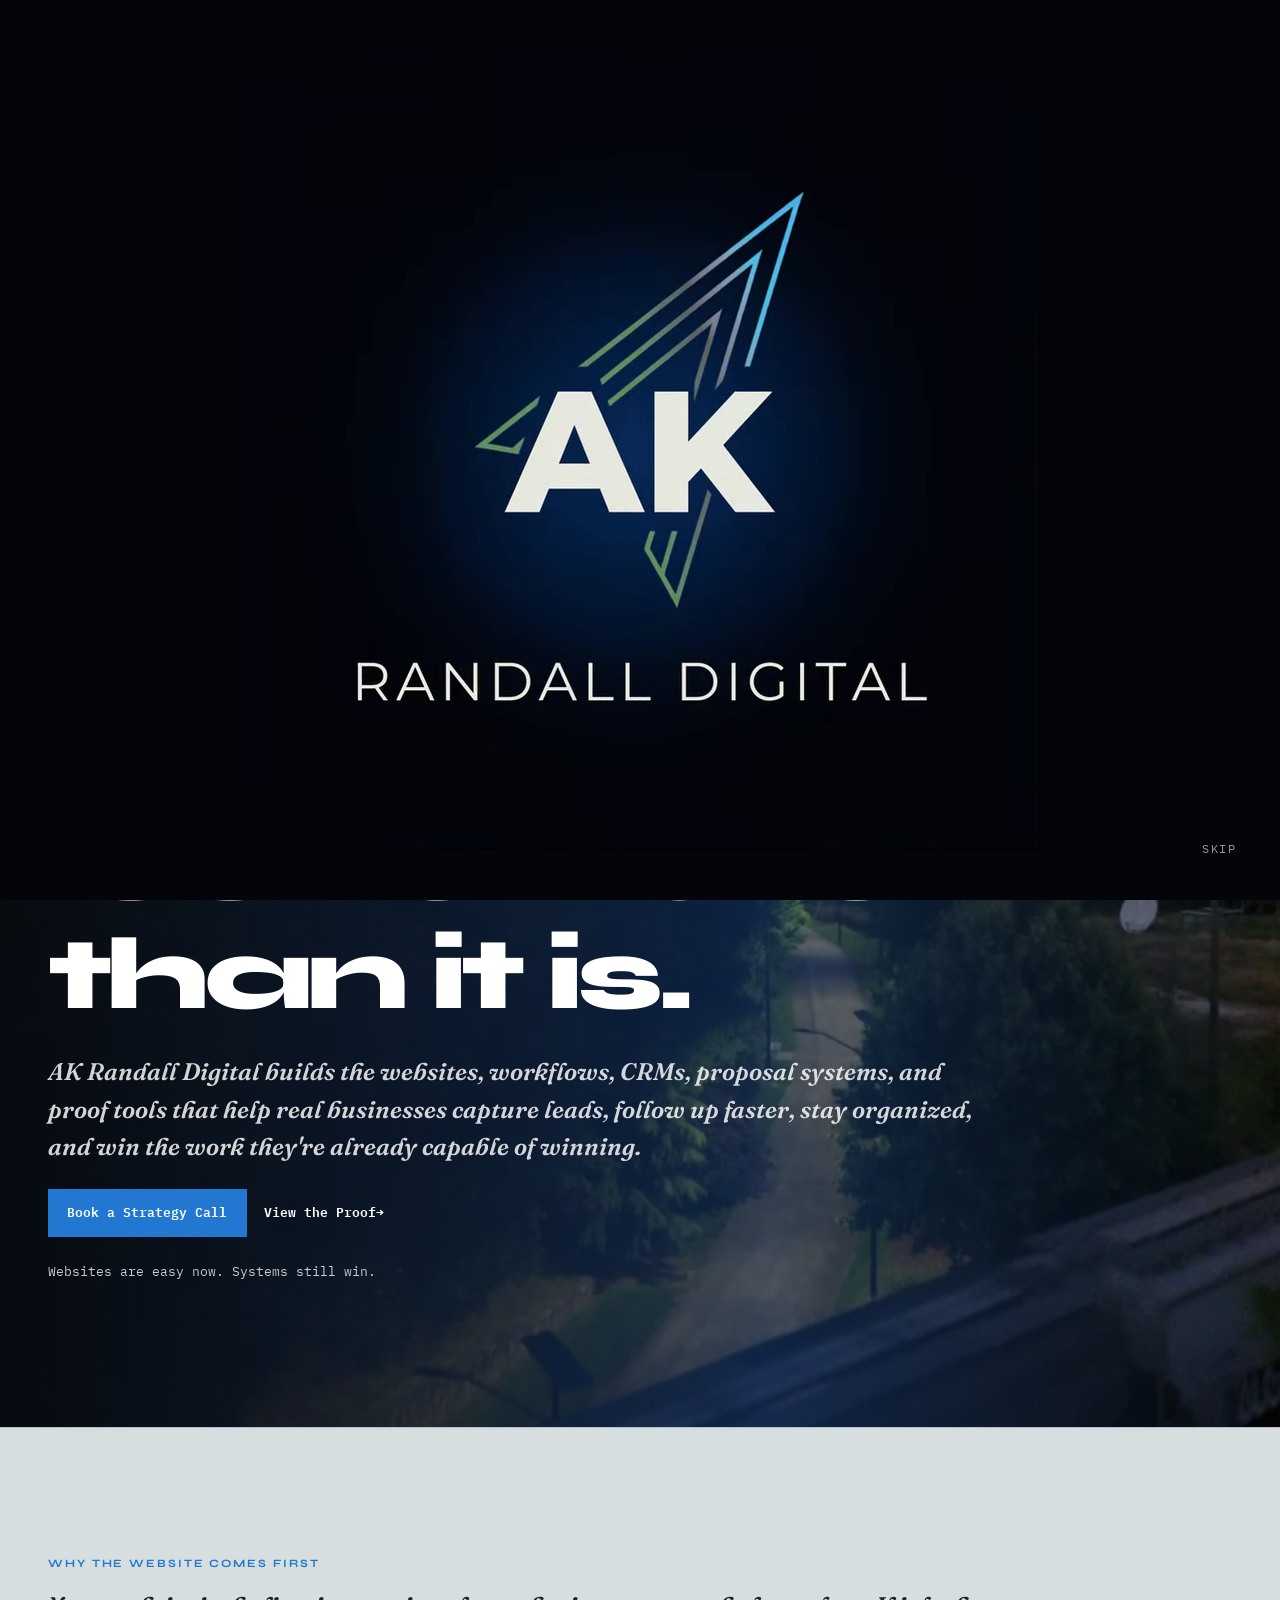
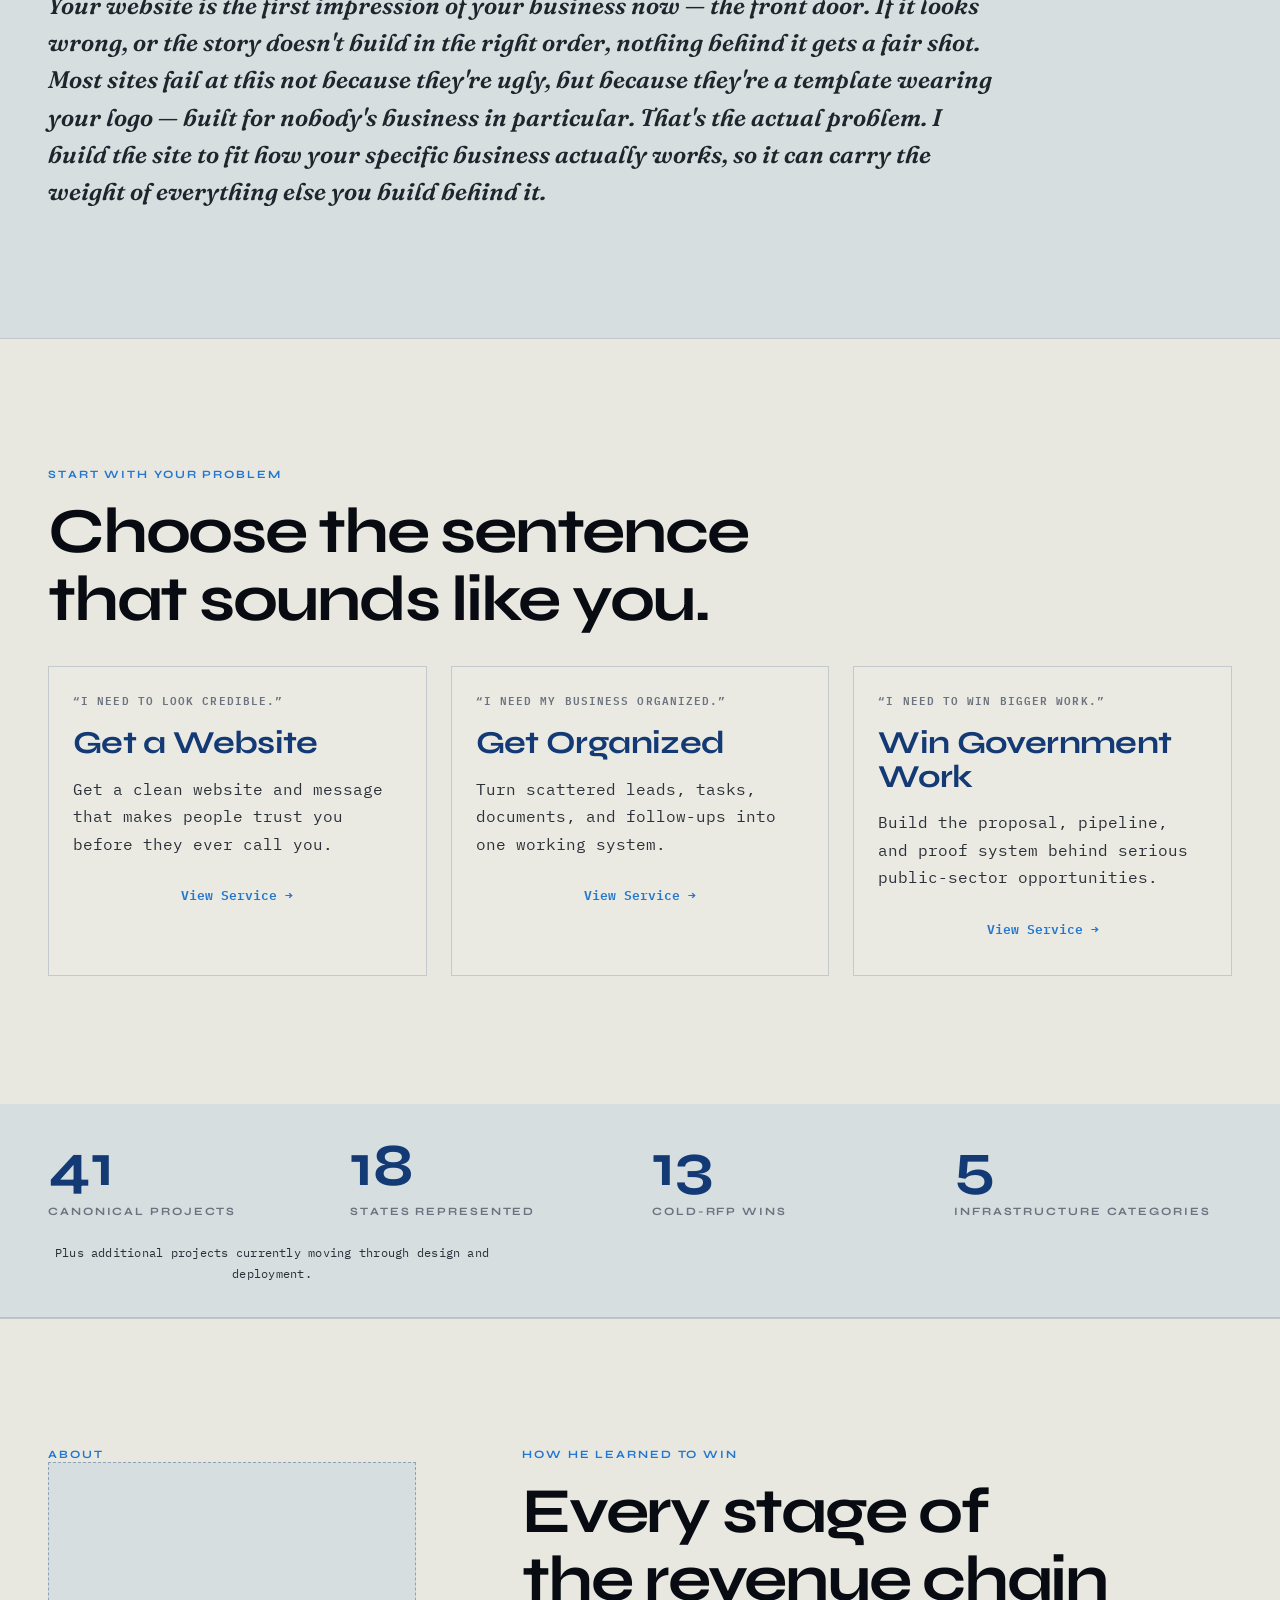
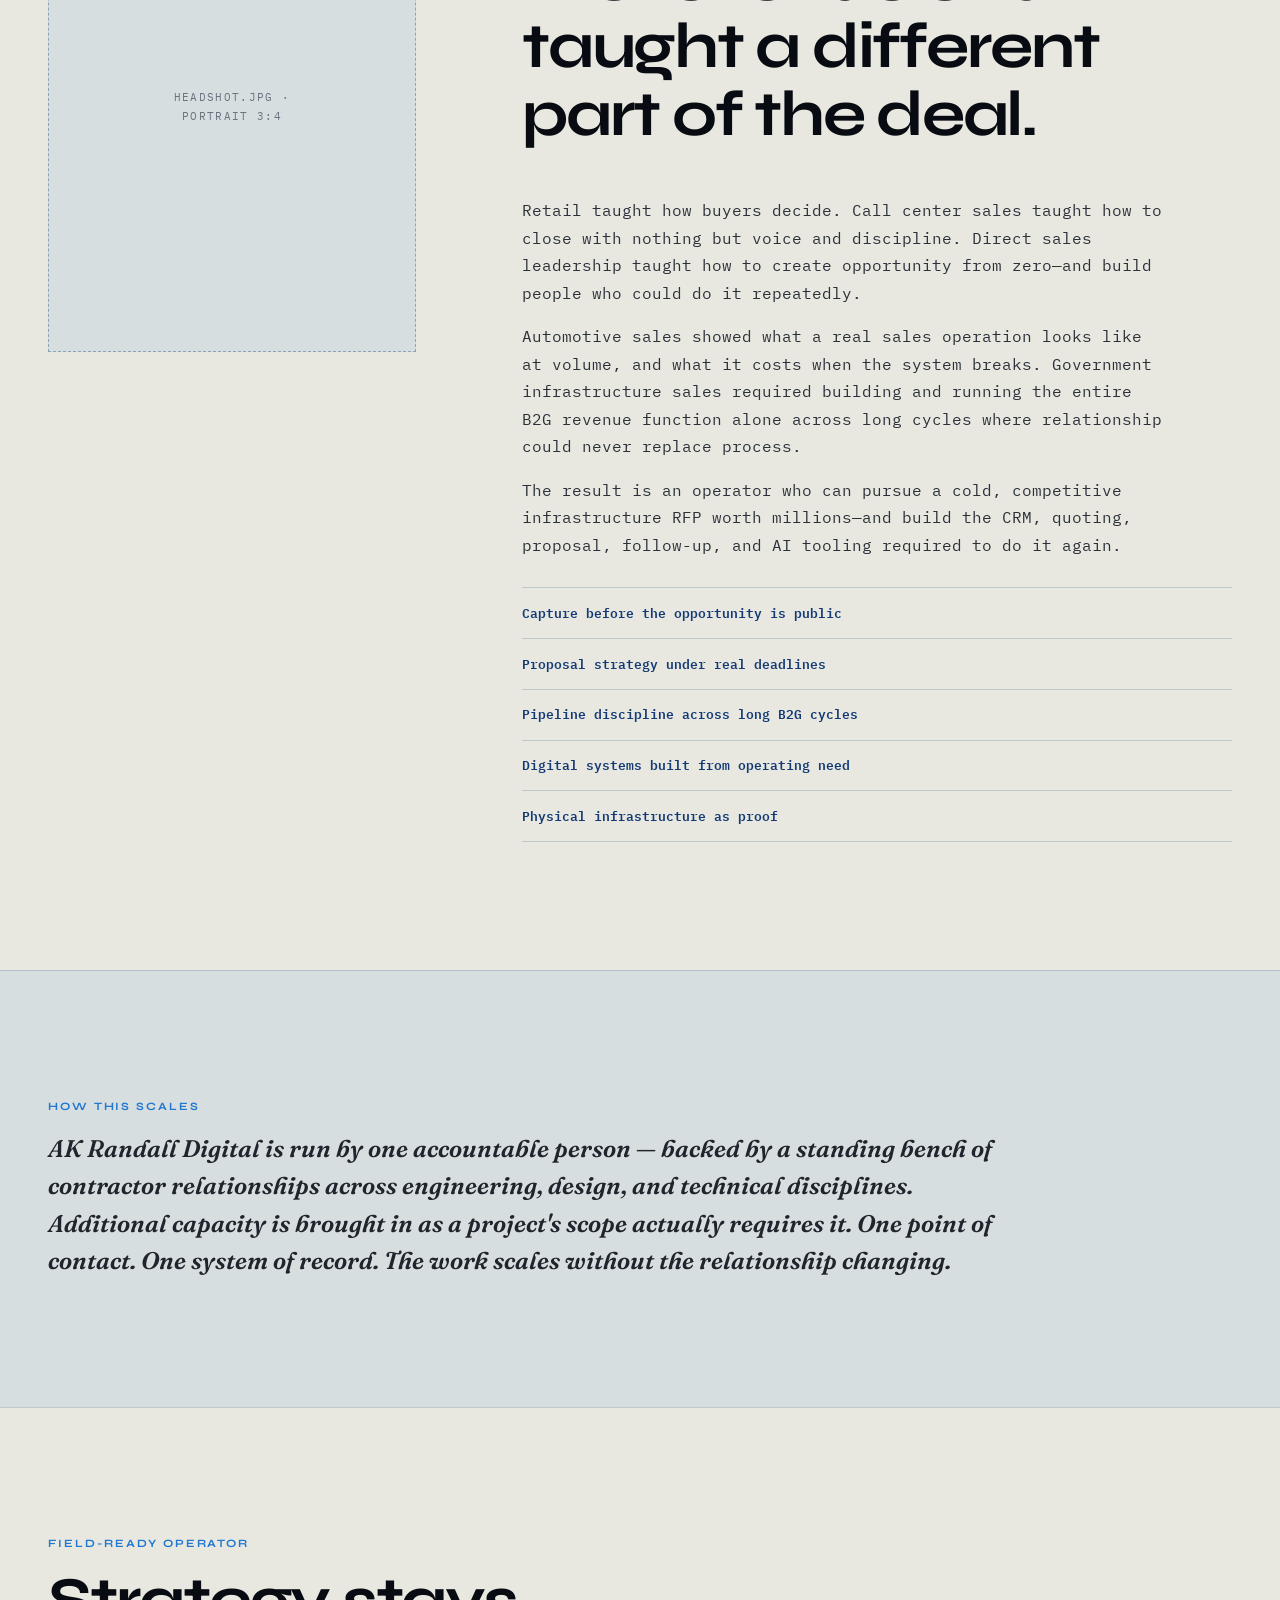
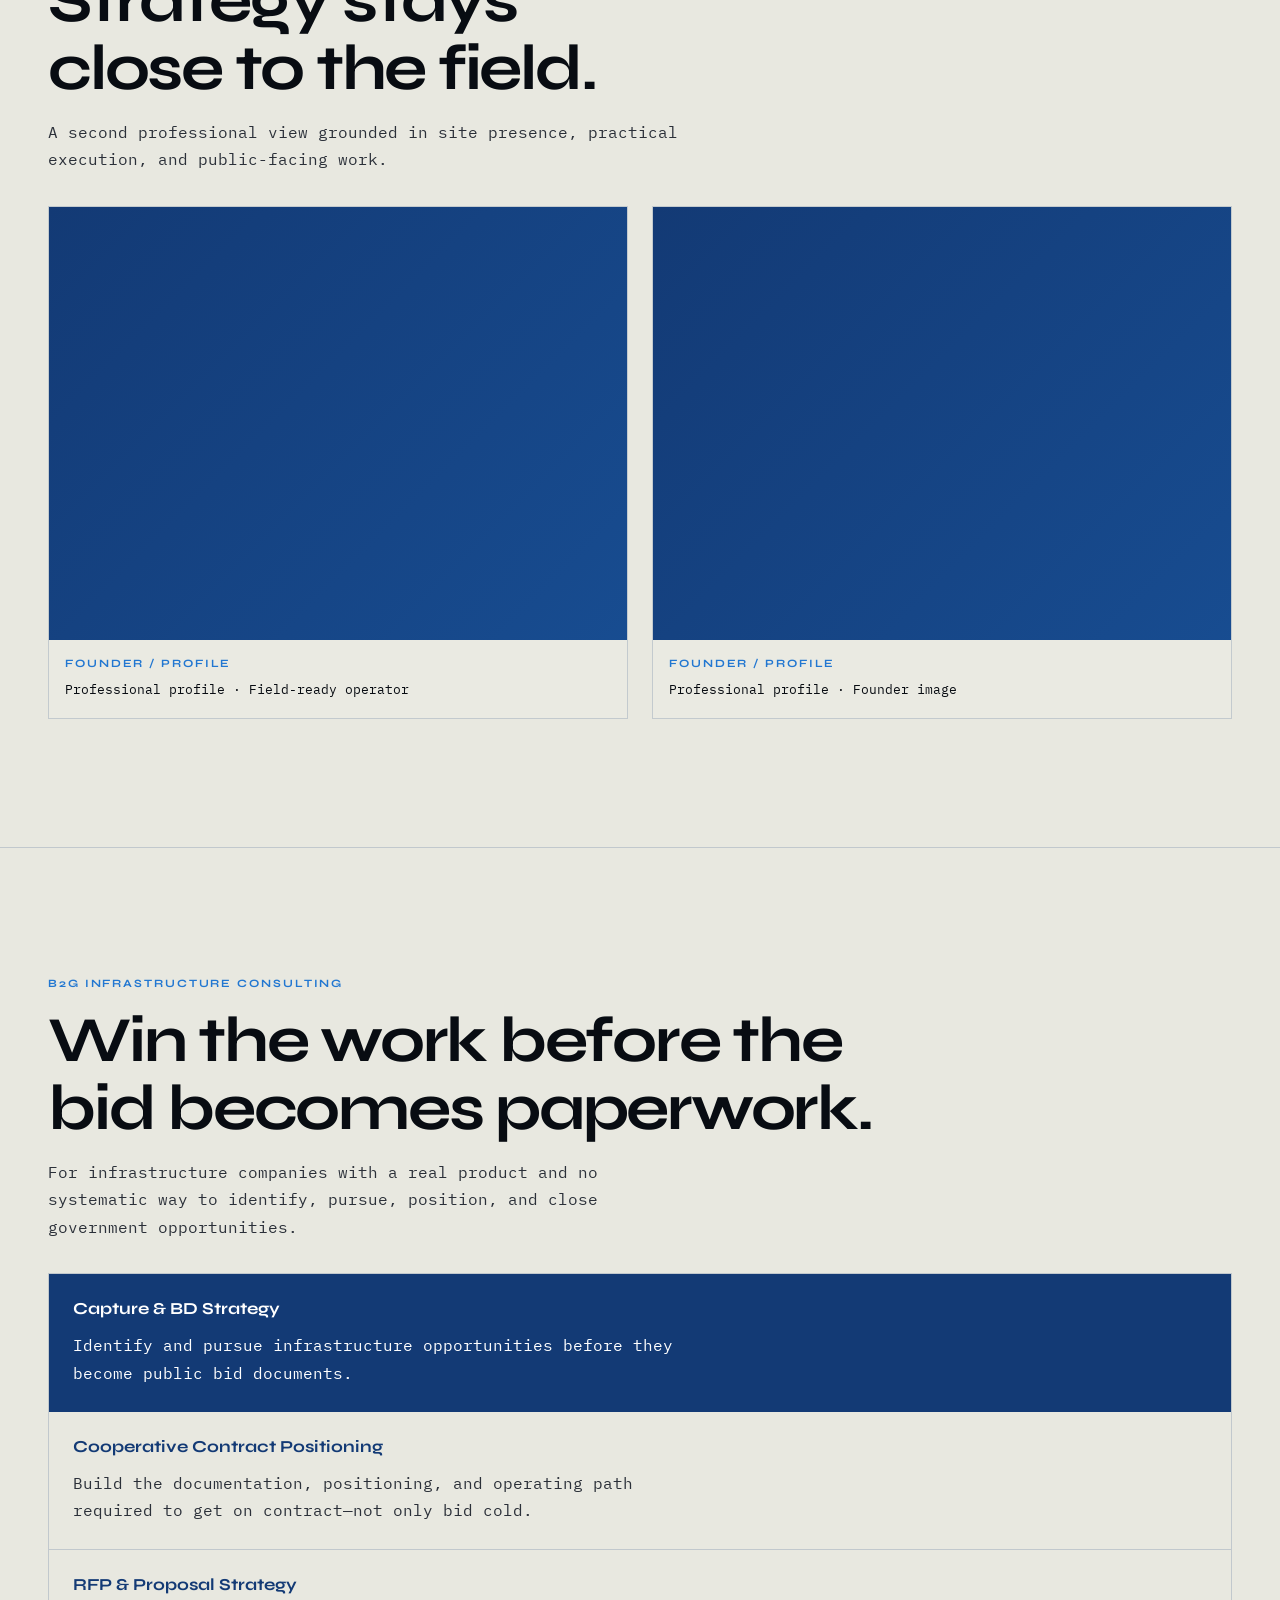
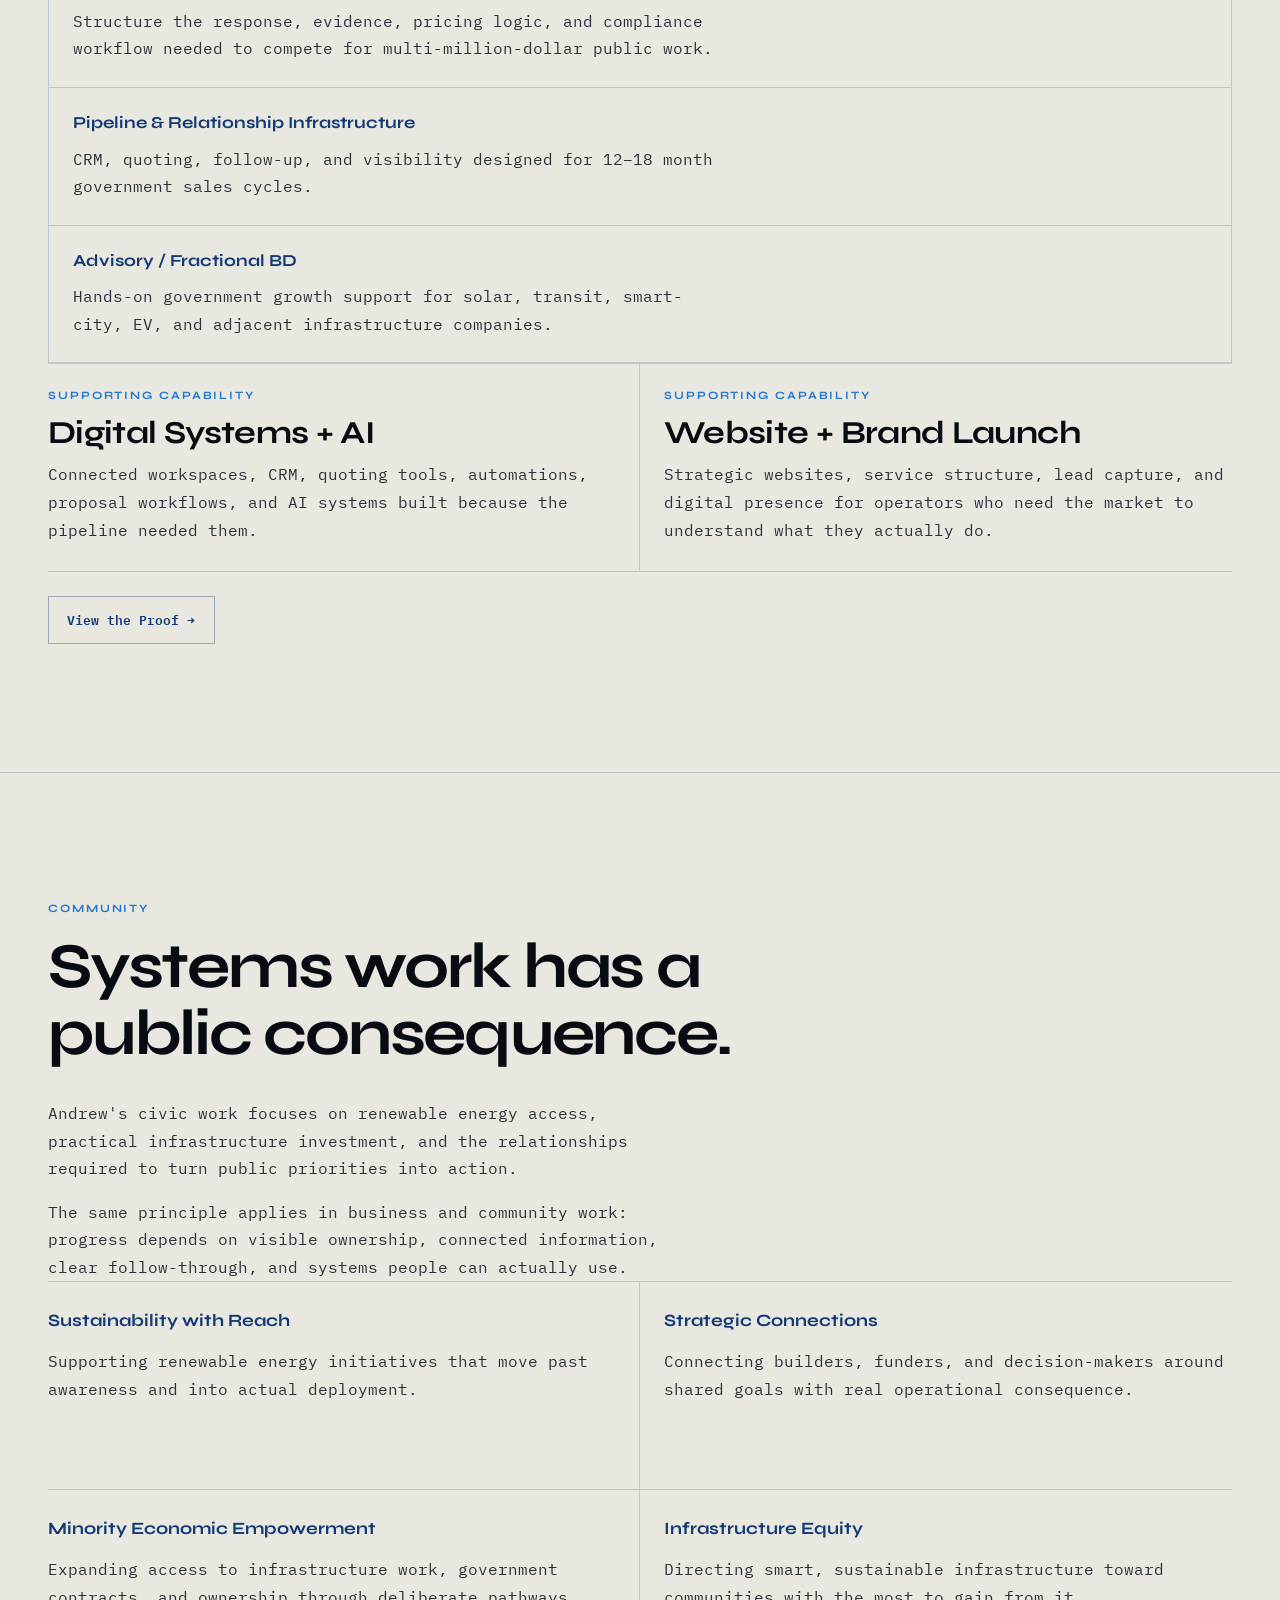
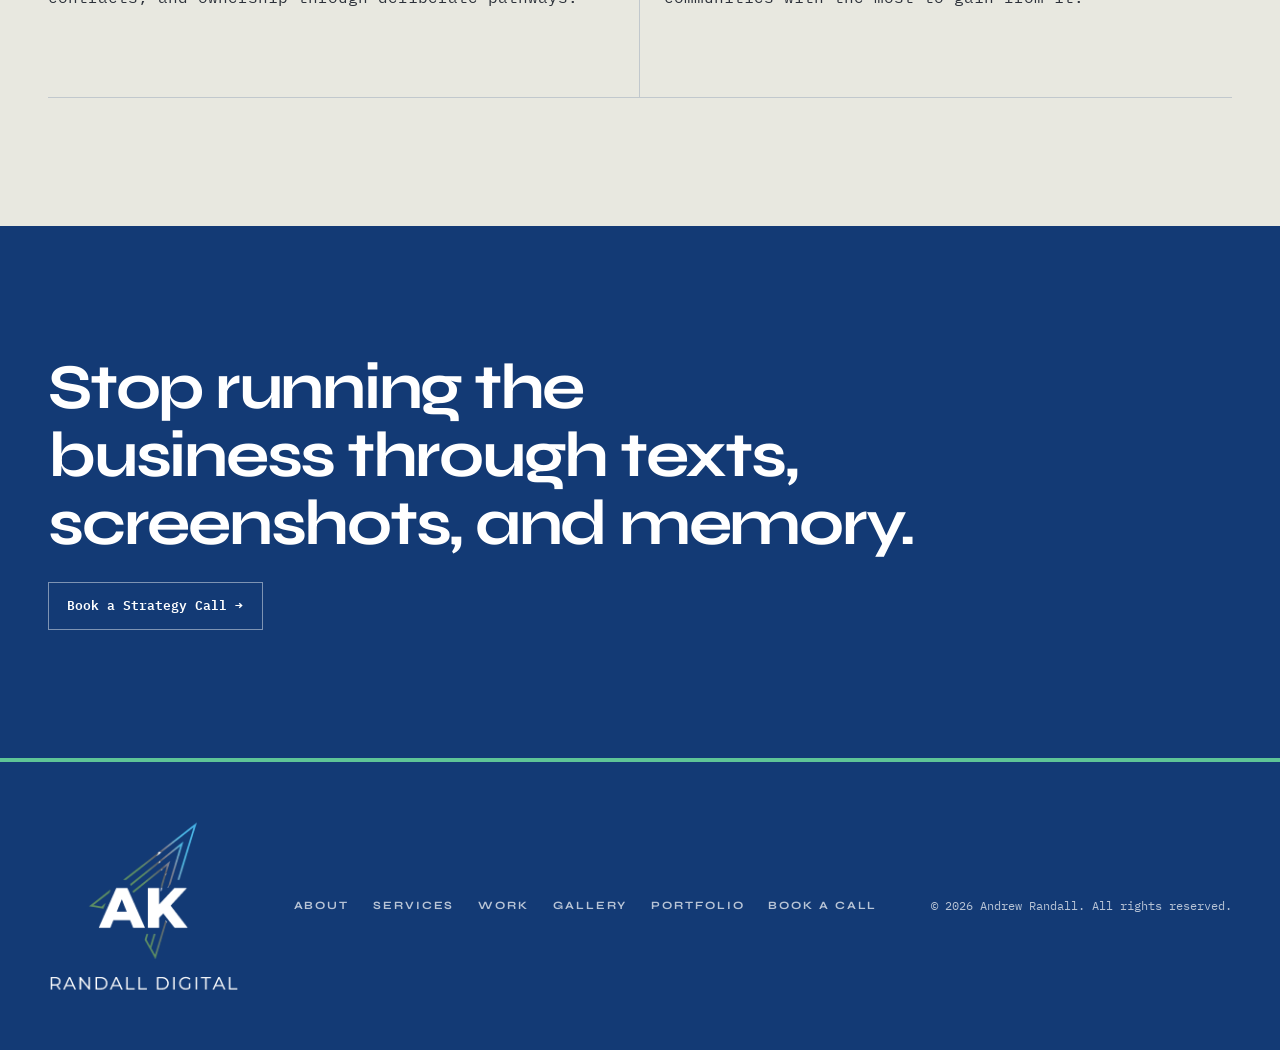
==== commit ae5d4dbf: "Complete site refactor and session fixes Implement the approved problem-first navigation and copy ac" ====
--- a/index.html
+++ b/index.html
@@ -65,26 +65,45 @@
   </div>
   <noscript><style>#intro-splash { display: none !important; }</style></noscript>
   <a href="#main" class="skip-link">Skip to content</a>
-  <nav id="nav" role="navigation" aria-label="Main"><div class="container"><div class="nav-inner"><a href="index.html" class="nav-logo" aria-label="AK Randall Digital home"><img src="assets/akrandall_logo_pack_transparent/logo-header-320x120.png" alt="AK Randall Digital"></a><ul class="nav-links" role="list"><li><a href="index.html" aria-current="page">Home</a></li><li><a href="about.html">About</a></li><li><a href="services.html">Services</a></li><li><a href="work.html">Work</a></li><li><a href="gallery.html">Gallery</a></li><li><a href="portfolio.html">Portfolio</a></li><li><a href="connect.html">Connect</a></li></ul><button class="nav-hamburger" id="hamburger" aria-label="Open menu" aria-expanded="false"><span></span><span></span><span></span></button></div></div></nav>
-  <div class="menu-overlay" id="menuOverlay" aria-hidden="true"><div class="menu-panel"><a href="index.html">Home</a><a href="about.html">About</a><a href="services.html">Services</a><a href="work.html">Work</a><a href="gallery.html">Gallery</a><a href="portfolio.html">Portfolio</a><a href="connect.html">Connect</a></div></div>
+  <nav id="nav" role="navigation" aria-label="Main"><div class="container"><div class="nav-inner"><a href="index.html" class="nav-logo" aria-label="AK Randall Digital home"><img src="assets/akrandall_logo_pack_transparent/logo-header-320x120.png" alt="AK Randall Digital"></a><ul class="nav-links" role="list"><li><a href="services.html#get-a-website">Get a Website</a></li><li><a href="services.html#get-organized">Get Organized</a></li><li><a href="services.html#win-government-work">Win Government Work</a></li></ul><button class="nav-hamburger" id="hamburger" aria-label="Open menu" aria-expanded="false"><span></span><span></span><span></span></button></div></div></nav>
+  <div class="menu-overlay" id="menuOverlay" aria-hidden="true"><div class="menu-panel"><a href="services.html#get-a-website">Get a Website</a><a href="services.html#get-organized">Get Organized</a><a href="services.html#win-government-work">Win Government Work</a></div></div>
   <main id="main">
     <section class="hero" id="hero">
-      <div class="hero-media hero-webgl" data-hero-webgl data-video-src="assets/media/hero/hero-01-provo-aerial.mp4" data-poster-src="assets/media/hero/hero-still-01-provo-trail.jpg" aria-hidden="true">
+      <div class="hero-media hero-webgl" data-hero-webgl data-video-src="assets/media/hero/greenway-drone.mp4" data-poster-src="assets/media/hero/greenway-drone.jpg" aria-hidden="true">
         <picture class="hero-fallback-picture">
-          <source media="(max-width: 767px)" srcset="assets/media/hero/hero-still-01-provo-trail-sm.jpg">
-          <img class="hero-img hero-fallback-image" src="assets/media/hero/hero-still-01-provo-trail.jpg" alt="">
+          <source media="(max-width: 767px)" srcset="assets/media/hero/greenway-drone-sm.jpg">
+          <img class="hero-img hero-fallback-image" src="assets/media/hero/greenway-drone.jpg" alt="Greensboro Greenway, aerial drone perspective">
         </picture>
         <div class="hero-canvas-host" data-hero-canvas></div>
       </div>
       <div class="container">
         <div class="hero-content">
-          <span class="label hero-load">Sustainable Infrastructure Innovation Systems</span>
-          <h1 class="hero-load">Cold RFPs won. Infrastructure standing.</h1>
-          <p class="lead hero-load">Andrew Randall builds government infrastructure pipelines from zero, structures competitive proposals, and creates the digital systems that make 12–18 month B2G execution repeatable.</p>
+          <span class="label hero-load">AK Randall Digital</span>
+          <h1 class="hero-load" data-split-heading>Your business is good. Your systems are making it look smaller than it is.</h1>
+          <p class="lead hero-load">AK Randall Digital builds the websites, workflows, CRMs, proposal systems, and proof tools that help real businesses capture leads, follow up faster, stay organized, and win the work they're already capable of winning.</p>
           <div class="hero-cta hero-load">
-            <a href="work.html" class="btn-primary">View Infrastructure Proof</a>
-            <a href="connect.html" class="btn-text">Connect <span aria-hidden="true">→</span></a>
-          </div>
+            <a href="connect.html" class="btn-primary">Book a Strategy Call</a>
+            <a href="work.html" class="btn-text">View the Proof <span aria-hidden="true">→</span></a>
+          </div>
+          <p class="hero-support hero-load">Websites are easy now. Systems still win.</p>
+        </div>
+      </div>
+    </section>
+
+    <section class="page-section belief-section">
+      <div class="container section-stack" data-reveal>
+        <span class="label">Why the Website Comes First</span>
+        <p class="lead">Your website is the first impression of your business now — the front door. If it looks wrong, or the story doesn't build in the right order, nothing behind it gets a fair shot. Most sites fail at this not because they're ugly, but because they're a template wearing your logo — built for nobody's business in particular. That's the actual problem. I build the site to fit how your specific business actually works, so it can carry the weight of everything else you build behind it.</p>
+      </div>
+    </section>
+
+    <section class="page-section problem-router">
+      <div class="container">
+        <div class="section-head" data-reveal><span class="label">Start With Your Problem</span><h2>Choose the sentence that sounds like you.</h2></div>
+        <div class="offer-grid route-grid interactive-card-row">
+          <article class="offer-card interactive-card" data-reveal><span class="offer-number">“I need to look credible.”</span><h3>Get a Website</h3><p>Get a clean website and message that makes people trust you before they ever call you.</p><a href="services-website-builds.html" class="btn-text">View Service →</a></article>
+          <article class="offer-card interactive-card" data-reveal data-delay="80"><span class="offer-number">“I need my business organized.”</span><h3>Get Organized</h3><p>Turn scattered leads, tasks, documents, and follow-ups into one working system.</p><a href="services.html#get-organized" class="btn-text">View Service →</a></article>
+          <article class="offer-card interactive-card" data-reveal data-delay="160"><span class="offer-number">“I need to win bigger work.”</span><h3>Win Government Work</h3><p>Build the proposal, pipeline, and proof system behind serious public-sector opportunities.</p><a href="services-government-sales.html" class="btn-text">View Service →</a></article>
         </div>
       </div>
     </section>
@@ -115,7 +134,7 @@
           <p data-reveal>Retail taught how buyers decide. Call center sales taught how to close with nothing but voice and discipline. Direct sales leadership taught how to create opportunity from zero—and build people who could do it repeatedly.</p>
           <p data-reveal>Automotive sales showed what a real sales operation looks like at volume, and what it costs when the system breaks. Government infrastructure sales required building and running the entire B2G revenue function alone across long cycles where relationship could never replace process.</p>
           <p data-reveal>The result is an operator who can pursue a cold, competitive infrastructure RFP worth millions—and build the CRM, quoting, proposal, follow-up, and AI tooling required to do it again.</p>
-          <div class="values-column" data-reveal>
+          <div class="values-column" data-reveal data-values-pin>
             <div>Capture before the opportunity is public</div>
             <div>Proposal strategy under real deadlines</div>
             <div>Pipeline discipline across long B2G cycles</div>
@@ -123,6 +142,13 @@
             <div>Physical infrastructure as proof</div>
           </div>
         </div>
+      </div>
+    </section>
+
+    <section class="page-section capacity-section">
+      <div class="container section-stack" data-reveal>
+        <span class="label">How This Scales</span>
+        <p class="lead">AK Randall Digital is run by one accountable person — backed by a standing bench of contractor relationships across engineering, design, and technical disciplines. Additional capacity is brought in as a project's scope actually requires it. One point of contact. One system of record. The work scales without the relationship changing.</p>
       </div>
     </section>
 
@@ -164,7 +190,7 @@
           <article><span class="label">Supporting capability</span><h3>Digital Systems + AI</h3><p>Connected workspaces, CRM, quoting tools, automations, proposal workflows, and AI systems built because the pipeline needed them.</p></article>
           <article><span class="label">Supporting capability</span><h3>Website + Brand Launch</h3><p>Strategic websites, service structure, lead capture, and digital presence for operators who need the market to understand what they actually do.</p></article>
         </div>
-        <p data-reveal class="cta-inline"><a href="work.html" class="btn-outline">See Infrastructure Proof &rarr;</a></p>
+        <p data-reveal class="cta-inline"><a href="work.html" class="btn-outline">View the Proof &rarr;</a></p>
       </div>
     </section>
 
@@ -194,7 +220,7 @@
       </div>
     </section>
   </main>
-  <footer><div class="container"><div class="footer-inner"><div class="footer-logo"><img src="assets/akrandall_logo_pack_transparent/logo-hero-800.png" alt="AK Randall Digital"></div><nav class="footer-nav" aria-label="Footer navigation"><a href="about.html">About</a><a href="services.html">Services</a><a href="work.html">Work</a><a href="gallery.html">Gallery</a><a href="portfolio.html">Portfolio</a><a href="connect.html">Connect</a></nav><p class="footer-copy">&copy; 2026 Andrew Randall. All rights reserved.</p></div></div></footer>
+  <footer><div class="container"><div class="footer-inner"><div class="footer-logo"><img src="assets/akrandall_logo_pack_transparent/logo-footer-800.png" alt="AK Randall Digital"></div><nav class="footer-nav" aria-label="Footer navigation"><a href="about.html">About</a><a href="services.html">Services</a><a href="work.html">Work</a><a href="gallery.html">Gallery</a><a href="portfolio.html">Portfolio</a><a href="connect.html">Book a Call</a></nav><p class="footer-copy">&copy; 2026 Andrew Randall. All rights reserved.</p></div></div></footer>
   <script src="assets/js/main.js" defer></script>
 </body>
 </html>
--- a/assets/css/main.css
+++ b/assets/css/main.css
@@ -1241,10 +1241,8 @@
 
 .filter-btn:hover,
 .year-btn:hover,
-.schedule-type:hover,
 .filter-btn.active,
-.year-btn.active,
-.schedule-type.active {
+.year-btn.active {
   border-color: var(--cyan);
   background: var(--cyan);
   color: white;
@@ -1314,13 +1312,6 @@
   color: var(--mid-gray);
   font-size: 0.72rem;
   line-height: 1.55;
-}
-
-.schedule-type.active .type-title,
-.schedule-type:hover .type-title,
-.schedule-type.active .type-desc,
-.schedule-type:hover .type-desc {
-  color: white;
 }
 
 .calendar-note {
@@ -1504,6 +1495,7 @@
 .career-step--current h3,
 .offer-card--lead h3,
 .offer-card--lead .offer-number,
+.offer-card--lead p,
 .offer-card--lead a {
   color: white;
 }
@@ -1538,14 +1530,130 @@
 }
 
 .service-principle {
+  position: relative;
   display: grid;
   align-content: end;
   min-height: 18rem;
   padding: var(--space-6);
 }
 
+.plain-translation {
+  padding: var(--space-4);
+  border-left: 0.2rem solid var(--sage);
+  background: var(--surface-blue);
+}
+
+.hero-support {
+  color: color-mix(in srgb, white 78%, transparent);
+  font-size: 0.8rem;
+}
+
+.belief-section,
+.capacity-section {
+  background: var(--surface-blue);
+}
+
+.route-grid .offer-card {
+  scroll-margin-top: calc(var(--nav-height) + 2rem);
+}
+
+.interactive-card {
+  transition:
+    color 180ms ease,
+    background 180ms ease,
+    border-color 180ms ease,
+    box-shadow 180ms ease,
+    opacity 180ms ease,
+    scale 180ms ease,
+    transform 180ms ease;
+}
+
+.interactive-card:hover,
+.interactive-card:focus-visible,
+.interactive-card:focus-within {
+  z-index: 2;
+  border-color: var(--cyan);
+  background: var(--navy);
+  color: white;
+  box-shadow: var(--shadow);
+  scale: 1.025;
+  transform: translateY(-0.25rem);
+}
+
+.interactive-card:hover h3,
+.interactive-card:hover p,
+.interactive-card:hover .offer-number,
+.interactive-card:hover .type-title,
+.interactive-card:hover .type-desc,
+.interactive-card:hover a,
+.interactive-card:focus-visible .type-title,
+.interactive-card:focus-visible .type-desc,
+.interactive-card:focus-within h3,
+.interactive-card:focus-within p,
+.interactive-card:focus-within .offer-number,
+.interactive-card:focus-within a {
+  color: white;
+}
+
+.interactive-card-row:has(.interactive-card:hover) .interactive-card:not(:hover),
+.interactive-card-row:has(.interactive-card:focus-visible) .interactive-card:not(:focus-visible),
+.interactive-card-row:has(.interactive-card:focus-within) .interactive-card:not(:focus-within) {
+  opacity: 0.68;
+}
+
+.draw-border {
+  position: absolute;
+  inset: 0;
+  width: 100%;
+  height: 100%;
+  overflow: visible;
+  pointer-events: none;
+}
+
+.draw-border rect {
+  fill: none;
+  stroke: var(--sage);
+  stroke-width: 1.2;
+  vector-effect: non-scaling-stroke;
+}
+
+.form-status {
+  margin: 0;
+  color: var(--navy);
+  font-weight: 600;
+}
+
+.form-submit-frame {
+  position: absolute;
+  width: 1px;
+  height: 1px;
+  border: 0;
+  clip-path: inset(50%);
+}
+
+.is-magnetic {
+  will-change: transform;
+}
+
+@media (min-width: 48rem) and (prefers-reduced-motion: no-preference) {
+  .day-night-grid {
+    position: relative;
+    display: grid;
+  }
+
+  .day-night-grid .comparison-card {
+    grid-area: 1 / 1;
+  }
+}
+
 .service-principle p {
+  color: white;
   font: 600 clamp(1.35rem, 3vw, 2rem)/1.35 var(--font-display);
+}
+
+.offer-links a,
+.portfolio-card a {
+  overflow-wrap: anywhere;
 }
 
 .portfolio-card {
